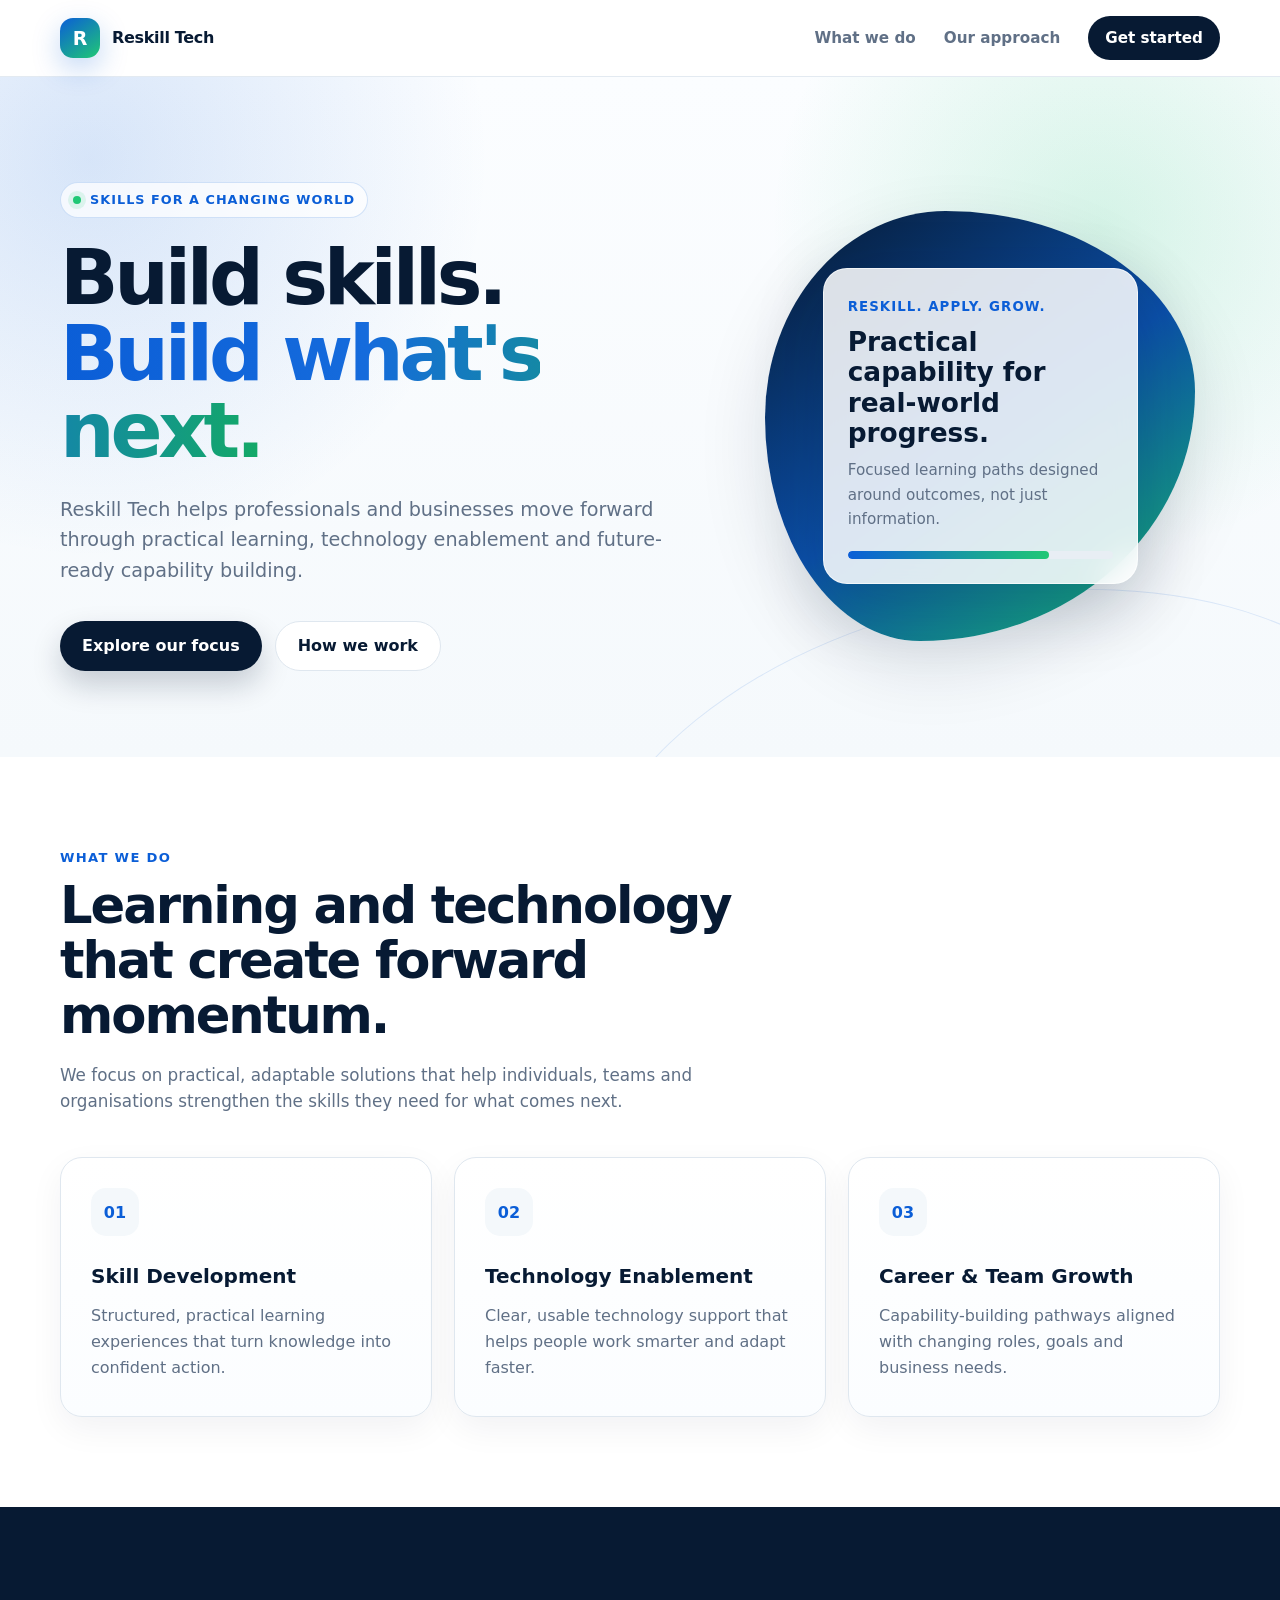
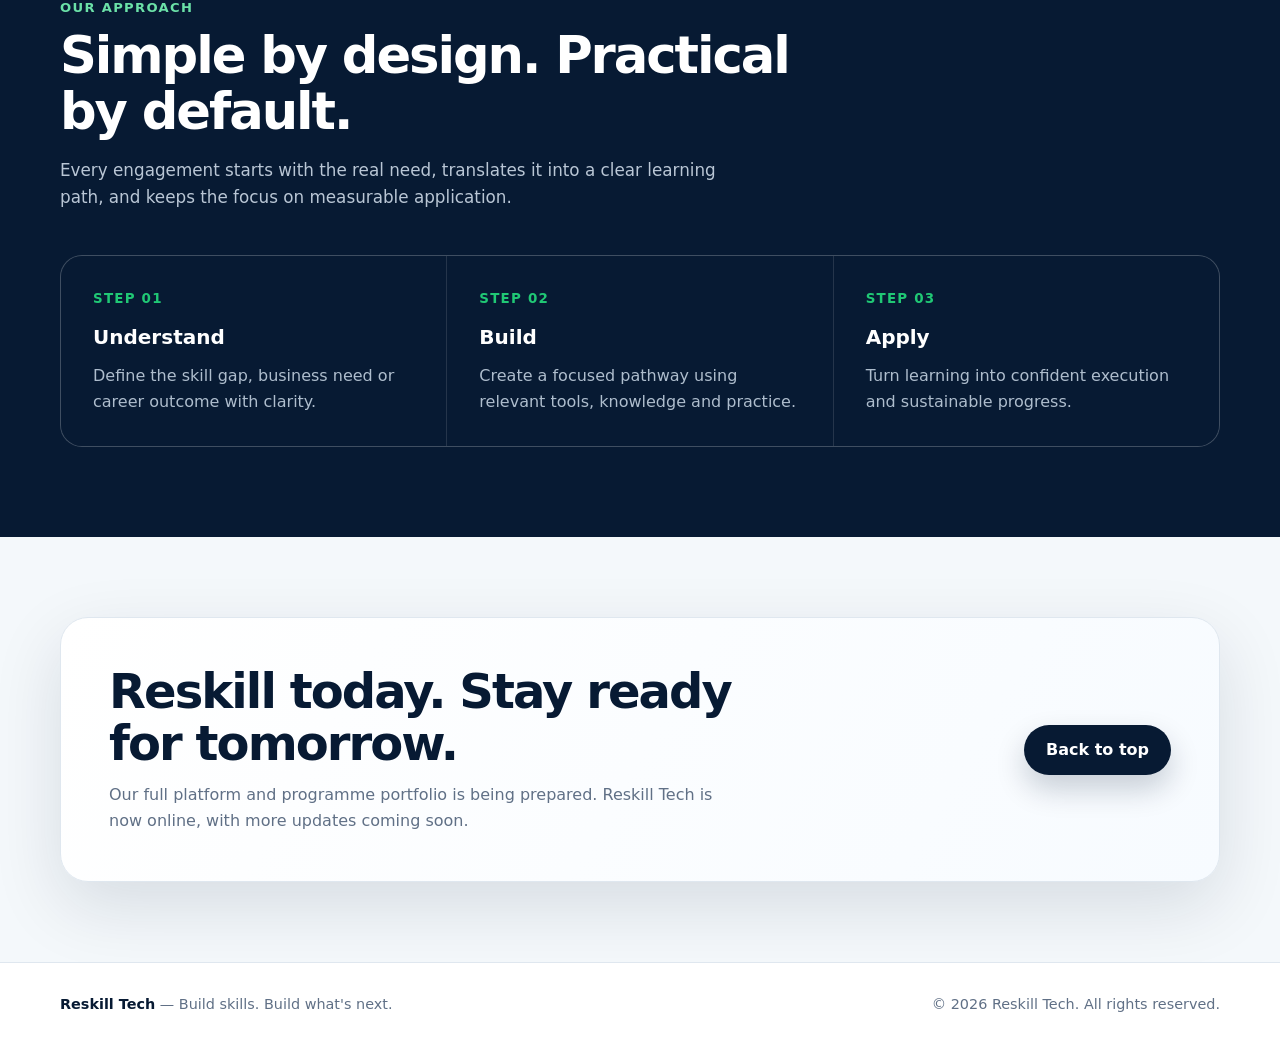
==== index.html @ 6529ba6a "Launch Reskill Tech landing page" ====
<!doctype html>
<html lang="en">
<head>
  <meta charset="utf-8">
  <meta name="viewport" content="width=device-width, initial-scale=1">
  <title>Reskill Tech | Build Skills. Build What's Next.</title>
  <meta name="description" content="Reskill Tech helps professionals and businesses move forward through practical skill development, technology enablement and career-focused learning.">
  <meta name="theme-color" content="#071a33">
  <link rel="canonical" href="https://www.reskilltech.com/">
  <style>
    :root {
      --navy: #071a33;
      --blue: #0b5ed7;
      --green: #20c875;
      --ink: #10233f;
      --muted: #607086;
      --line: #dfe7ef;
      --soft: #f4f8fb;
      --white: #ffffff;
      --radius: 22px;
      --shadow: 0 24px 70px rgba(7, 26, 51, .12);
    }

    * { box-sizing: border-box; margin: 0; padding: 0; }
    html { scroll-behavior: smooth; }
    body {
      font-family: Inter, ui-sans-serif, system-ui, -apple-system, BlinkMacSystemFont, "Segoe UI", sans-serif;
      color: var(--ink);
      background: var(--white);
      line-height: 1.6;
    }
    a { color: inherit; }
    .container { width: min(1160px, calc(100% - 40px)); margin: 0 auto; }

    header {
      position: sticky;
      top: 0;
      z-index: 50;
      border-bottom: 1px solid rgba(223, 231, 239, .85);
      background: rgba(255, 255, 255, .9);
      backdrop-filter: blur(16px);
    }
    .nav-wrap {
      min-height: 76px;
      display: flex;
      align-items: center;
      justify-content: space-between;
      gap: 24px;
    }
    .brand {
      display: inline-flex;
      align-items: center;
      gap: 12px;
      text-decoration: none;
      font-weight: 800;
      letter-spacing: -.02em;
      color: var(--navy);
    }
    .brand-mark {
      width: 40px;
      height: 40px;
      border-radius: 13px;
      display: grid;
      place-items: center;
      color: var(--white);
      font-size: 19px;
      background: linear-gradient(145deg, var(--blue), var(--green));
      box-shadow: 0 10px 28px rgba(11, 94, 215, .25);
    }
    nav { display: flex; align-items: center; gap: 28px; }
    nav a { text-decoration: none; color: var(--muted); font-size: .95rem; font-weight: 650; }
    nav a:hover { color: var(--blue); }
    .nav-cta {
      padding: 10px 17px;
      border-radius: 999px;
      color: var(--white) !important;
      background: var(--navy);
    }

    .hero {
      position: relative;
      overflow: hidden;
      padding: 105px 0 86px;
      background:
        radial-gradient(circle at 86% 22%, rgba(32, 200, 117, .17), transparent 27%),
        radial-gradient(circle at 7% 12%, rgba(11, 94, 215, .15), transparent 30%),
        linear-gradient(180deg, #fbfdff 0%, #f5f9fc 100%);
    }
    .hero::after {
      content: "";
      position: absolute;
      inset: auto -12% -55% 45%;
      height: 530px;
      border: 1px solid rgba(11, 94, 215, .12);
      border-radius: 50%;
      transform: rotate(-12deg);
    }
    .hero-grid {
      position: relative;
      z-index: 1;
      display: grid;
      grid-template-columns: 1.12fr .88fr;
      align-items: center;
      gap: 70px;
    }
    .eyebrow {
      display: inline-flex;
      align-items: center;
      gap: 9px;
      padding: 7px 12px;
      margin-bottom: 22px;
      border: 1px solid rgba(11, 94, 215, .17);
      border-radius: 999px;
      background: rgba(255, 255, 255, .72);
      color: var(--blue);
      font-size: .8rem;
      font-weight: 800;
      letter-spacing: .08em;
      text-transform: uppercase;
    }
    .dot { width: 8px; height: 8px; border-radius: 50%; background: var(--green); box-shadow: 0 0 0 5px rgba(32, 200, 117, .12); }
    h1 {
      max-width: 760px;
      font-size: clamp(2.8rem, 6vw, 5.4rem);
      line-height: .99;
      letter-spacing: -.055em;
      color: var(--navy);
    }
    .gradient-text {
      background: linear-gradient(92deg, var(--blue), #156bdc 45%, #13a966);
      -webkit-background-clip: text;
      background-clip: text;
      color: transparent;
    }
    .hero-copy {
      max-width: 670px;
      margin-top: 26px;
      color: var(--muted);
      font-size: clamp(1.02rem, 2vw, 1.2rem);
    }
    .hero-actions { display: flex; flex-wrap: wrap; gap: 13px; margin-top: 34px; }
    .btn {
      display: inline-flex;
      align-items: center;
      justify-content: center;
      min-height: 50px;
      padding: 0 22px;
      border-radius: 999px;
      text-decoration: none;
      font-weight: 800;
      transition: transform .2s ease, box-shadow .2s ease, background .2s ease;
    }
    .btn:hover { transform: translateY(-2px); }
    .btn-primary { background: var(--navy); color: var(--white); box-shadow: 0 14px 30px rgba(7, 26, 51, .2); }
    .btn-secondary { border: 1px solid var(--line); background: var(--white); color: var(--navy); }

    .visual {
      position: relative;
      min-height: 470px;
      display: grid;
      place-items: center;
    }
    .orb {
      width: min(430px, 100%);
      aspect-ratio: 1;
      border-radius: 42% 58% 64% 36% / 48% 42% 58% 52%;
      background: linear-gradient(145deg, var(--navy), #0b4fa8 52%, #18bd70);
      box-shadow: var(--shadow);
      animation: float 7s ease-in-out infinite;
    }
    .glass-card {
      position: absolute;
      width: min(315px, 78%);
      padding: 24px;
      border: 1px solid rgba(255, 255, 255, .65);
      border-radius: 24px;
      background: rgba(255, 255, 255, .86);
      box-shadow: 0 22px 70px rgba(7, 26, 51, .18);
      backdrop-filter: blur(14px);
    }
    .glass-card small { color: var(--blue); font-weight: 800; text-transform: uppercase; letter-spacing: .08em; }
    .glass-card h2 { margin-top: 8px; font-size: 1.65rem; line-height: 1.15; color: var(--navy); }
    .glass-card p { margin-top: 10px; color: var(--muted); font-size: .95rem; }
    .progress { height: 8px; margin-top: 20px; border-radius: 999px; background: #e8eef4; overflow: hidden; }
    .progress span { display: block; width: 76%; height: 100%; border-radius: inherit; background: linear-gradient(90deg, var(--blue), var(--green)); }
    @keyframes float { 0%, 100% { transform: translateY(0) rotate(0); } 50% { transform: translateY(-14px) rotate(2deg); } }

    section { padding: 90px 0; }
    .section-kicker { color: var(--blue); font-size: .82rem; font-weight: 850; letter-spacing: .1em; text-transform: uppercase; }
    .section-title { margin-top: 10px; max-width: 760px; font-size: clamp(2rem, 4vw, 3.25rem); line-height: 1.08; letter-spacing: -.04em; color: var(--navy); }
    .section-copy { max-width: 690px; margin-top: 18px; color: var(--muted); font-size: 1.05rem; }

    .services { background: var(--white); }
    .cards { display: grid; grid-template-columns: repeat(3, 1fr); gap: 22px; margin-top: 42px; }
    .card {
      min-height: 260px;
      padding: 30px;
      border: 1px solid var(--line);
      border-radius: var(--radius);
      background: linear-gradient(180deg, #fff, #fbfdff);
      box-shadow: 0 12px 34px rgba(7, 26, 51, .055);
    }
    .icon {
      width: 48px;
      height: 48px;
      display: grid;
      place-items: center;
      margin-bottom: 24px;
      border-radius: 15px;
      background: var(--soft);
      color: var(--blue);
      font-weight: 900;
    }
    .card h3 { color: var(--navy); font-size: 1.25rem; }
    .card p { margin-top: 11px; color: var(--muted); }

    .approach { background: var(--navy); color: var(--white); }
    .approach .section-kicker { color: #6be1a8; }
    .approach .section-title { color: var(--white); }
    .approach .section-copy { color: #b9c6d5; }
    .steps { display: grid; grid-template-columns: repeat(3, 1fr); gap: 1px; margin-top: 44px; border: 1px solid rgba(255,255,255,.12); border-radius: var(--radius); overflow: hidden; background: rgba(255,255,255,.12); }
    .step { padding: 32px; background: var(--navy); }
    .step strong { display: block; color: var(--green); font-size: .84rem; letter-spacing: .09em; text-transform: uppercase; }
    .step h3 { margin-top: 12px; font-size: 1.25rem; }
    .step p { margin-top: 10px; color: #aebdcd; }

    .cta-section { padding: 80px 0; background: var(--soft); }
    .cta-box {
      display: flex;
      align-items: center;
      justify-content: space-between;
      gap: 30px;
      padding: 48px;
      border-radius: 28px;
      background: linear-gradient(120deg, #fff, #f7fbff);
      border: 1px solid var(--line);
      box-shadow: var(--shadow);
    }
    .cta-box h2 { max-width: 670px; color: var(--navy); font-size: clamp(1.9rem, 4vw, 3rem); line-height: 1.08; letter-spacing: -.04em; }
    .cta-box p { max-width: 620px; margin-top: 12px; color: var(--muted); }

    footer { padding: 30px 0; border-top: 1px solid var(--line); background: var(--white); }
    .footer-wrap { display: flex; align-items: center; justify-content: space-between; gap: 20px; color: var(--muted); font-size: .9rem; }
    .footer-wrap strong { color: var(--navy); }

    @media (max-width: 900px) {
      .hero-grid, .cards, .steps { grid-template-columns: 1fr; }
      .hero { padding-top: 78px; }
      .visual { min-height: 390px; margin-top: 14px; }
      .orb { width: 340px; }
      .cards { gap: 16px; }
      .cta-box { align-items: flex-start; flex-direction: column; }
    }
    @media (max-width: 680px) {
      .container { width: min(100% - 28px, 1160px); }
      nav a:not(.nav-cta) { display: none; }
      .nav-wrap { min-height: 68px; }
      .hero { padding: 64px 0 60px; }
      section { padding: 68px 0; }
      h1 { font-size: clamp(2.7rem, 15vw, 4.1rem); }
      .visual { min-height: 330px; }
      .orb { width: 285px; }
      .glass-card { padding: 20px; }
      .cta-box { padding: 30px 24px; }
      .footer-wrap { align-items: flex-start; flex-direction: column; }
    }
    @media (prefers-reduced-motion: reduce) {
      html { scroll-behavior: auto; }
      .orb { animation: none; }
      .btn { transition: none; }
    }
  </style>
</head>
<body>
  <header>
    <div class="container nav-wrap">
      <a class="brand" href="#top" aria-label="Reskill Tech home">
        <span class="brand-mark">R</span>
        <span>Reskill Tech</span>
      </a>
      <nav aria-label="Primary navigation">
        <a href="#services">What we do</a>
        <a href="#approach">Our approach</a>
        <a class="nav-cta" href="#contact">Get started</a>
      </nav>
    </div>
  </header>

  <main id="top">
    <section class="hero">
      <div class="container hero-grid">
        <div>
          <div class="eyebrow"><span class="dot"></span> Skills for a changing world</div>
          <h1>Build skills.<br><span class="gradient-text">Build what's next.</span></h1>
          <p class="hero-copy">Reskill Tech helps professionals and businesses move forward through practical learning, technology enablement and future-ready capability building.</p>
          <div class="hero-actions">
            <a class="btn btn-primary" href="#services">Explore our focus</a>
            <a class="btn btn-secondary" href="#approach">How we work</a>
          </div>
        </div>
        <div class="visual" aria-hidden="true">
          <div class="orb"></div>
          <div class="glass-card">
            <small>Reskill. Apply. Grow.</small>
            <h2>Practical capability for real-world progress.</h2>
            <p>Focused learning paths designed around outcomes, not just information.</p>
            <div class="progress"><span></span></div>
          </div>
        </div>
      </div>
    </section>

    <section class="services" id="services">
      <div class="container">
        <div class="section-kicker">What we do</div>
        <h2 class="section-title">Learning and technology that create forward momentum.</h2>
        <p class="section-copy">We focus on practical, adaptable solutions that help individuals, teams and organisations strengthen the skills they need for what comes next.</p>
        <div class="cards">
          <article class="card">
            <div class="icon">01</div>
            <h3>Skill Development</h3>
            <p>Structured, practical learning experiences that turn knowledge into confident action.</p>
          </article>
          <article class="card">
            <div class="icon">02</div>
            <h3>Technology Enablement</h3>
            <p>Clear, usable technology support that helps people work smarter and adapt faster.</p>
          </article>
          <article class="card">
            <div class="icon">03</div>
            <h3>Career & Team Growth</h3>
            <p>Capability-building pathways aligned with changing roles, goals and business needs.</p>
          </article>
        </div>
      </div>
    </section>

    <section class="approach" id="approach">
      <div class="container">
        <div class="section-kicker">Our approach</div>
        <h2 class="section-title">Simple by design. Practical by default.</h2>
        <p class="section-copy">Every engagement starts with the real need, translates it into a clear learning path, and keeps the focus on measurable application.</p>
        <div class="steps">
          <article class="step">
            <strong>Step 01</strong>
            <h3>Understand</h3>
            <p>Define the skill gap, business need or career outcome with clarity.</p>
          </article>
          <article class="step">
            <strong>Step 02</strong>
            <h3>Build</h3>
            <p>Create a focused pathway using relevant tools, knowledge and practice.</p>
          </article>
          <article class="step">
            <strong>Step 03</strong>
            <h3>Apply</h3>
            <p>Turn learning into confident execution and sustainable progress.</p>
          </article>
        </div>
      </div>
    </section>

    <section class="cta-section" id="contact">
      <div class="container">
        <div class="cta-box">
          <div>
            <h2>Reskill today. Stay ready for tomorrow.</h2>
            <p>Our full platform and programme portfolio is being prepared. Reskill Tech is now online, with more updates coming soon.</p>
          </div>
          <a class="btn btn-primary" href="#top">Back to top</a>
        </div>
      </div>
    </section>
  </main>

  <footer>
    <div class="container footer-wrap">
      <div><strong>Reskill Tech</strong> — Build skills. Build what's next.</div>
      <div>© <span id="year"></span> Reskill Tech. All rights reserved.</div>
    </div>
  </footer>

  <script>document.getElementById('year').textContent = new Date().getFullYear();</script>
</body>
</html>
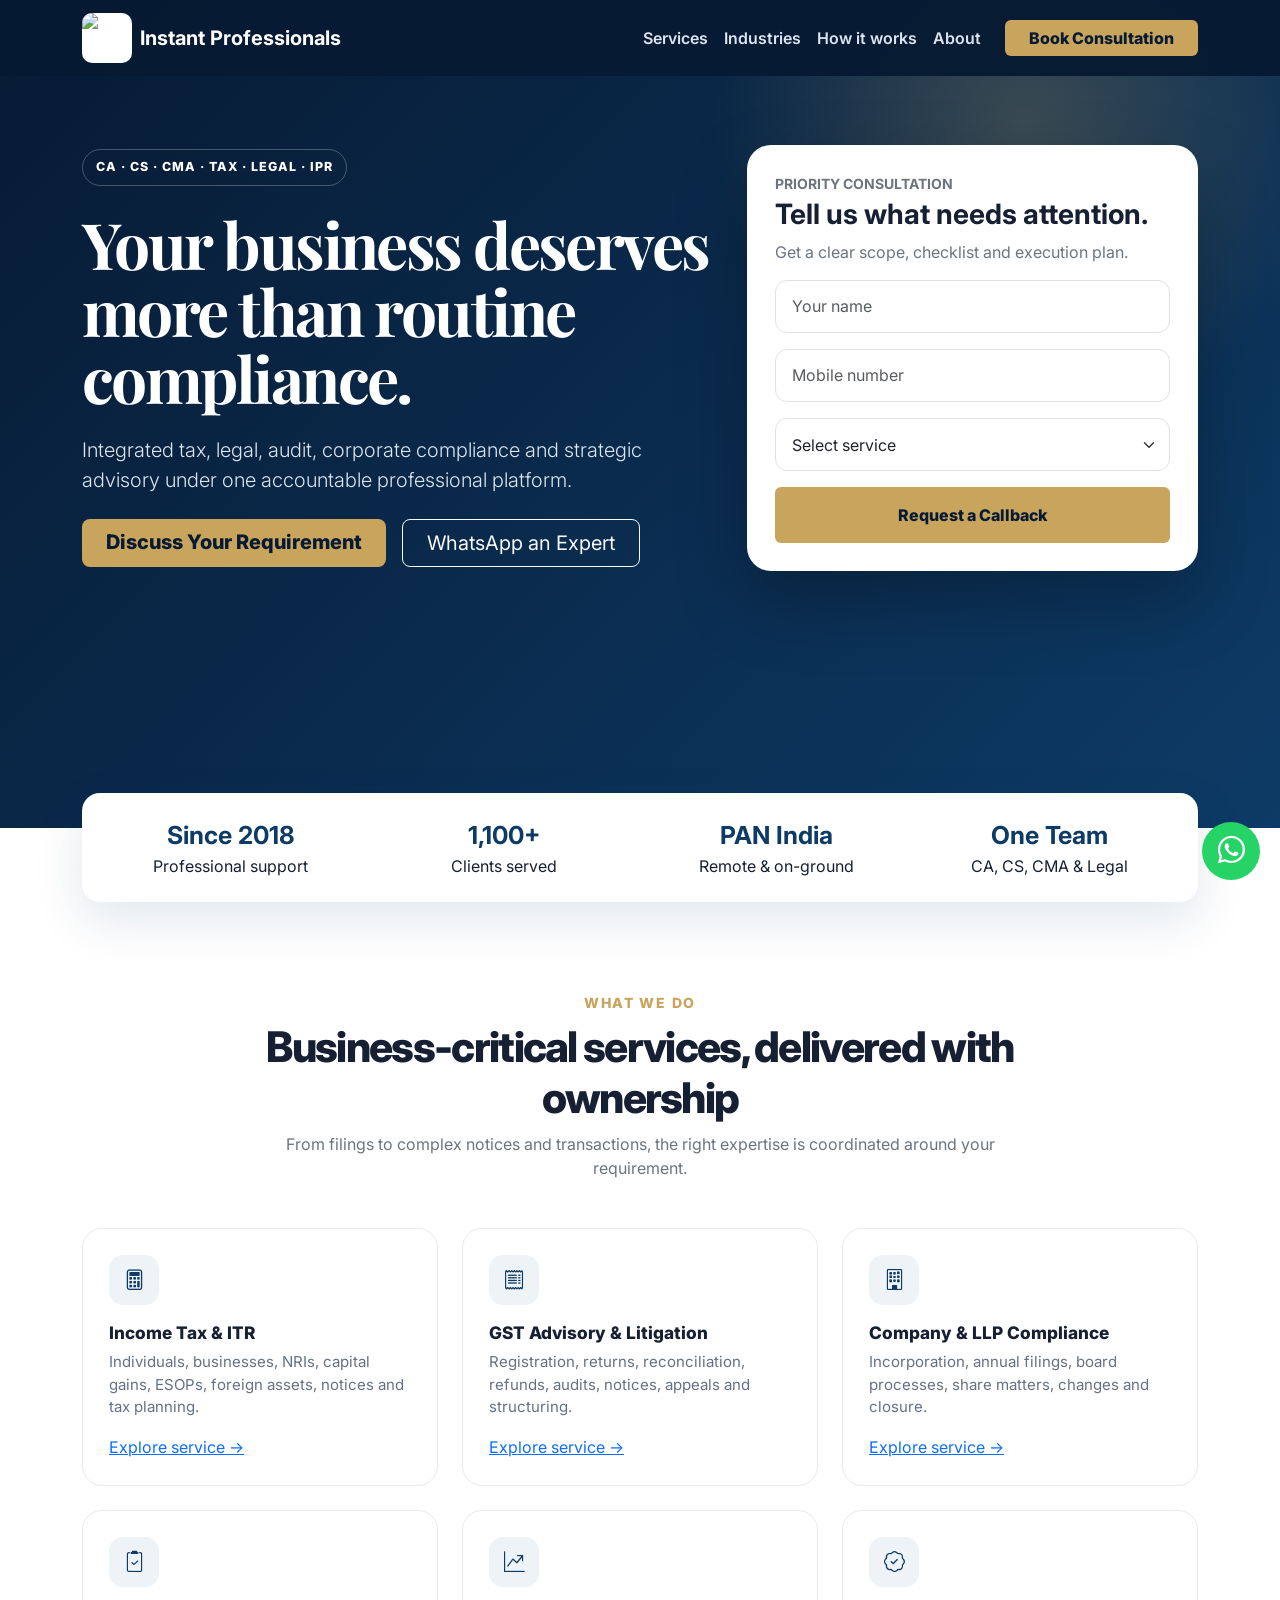
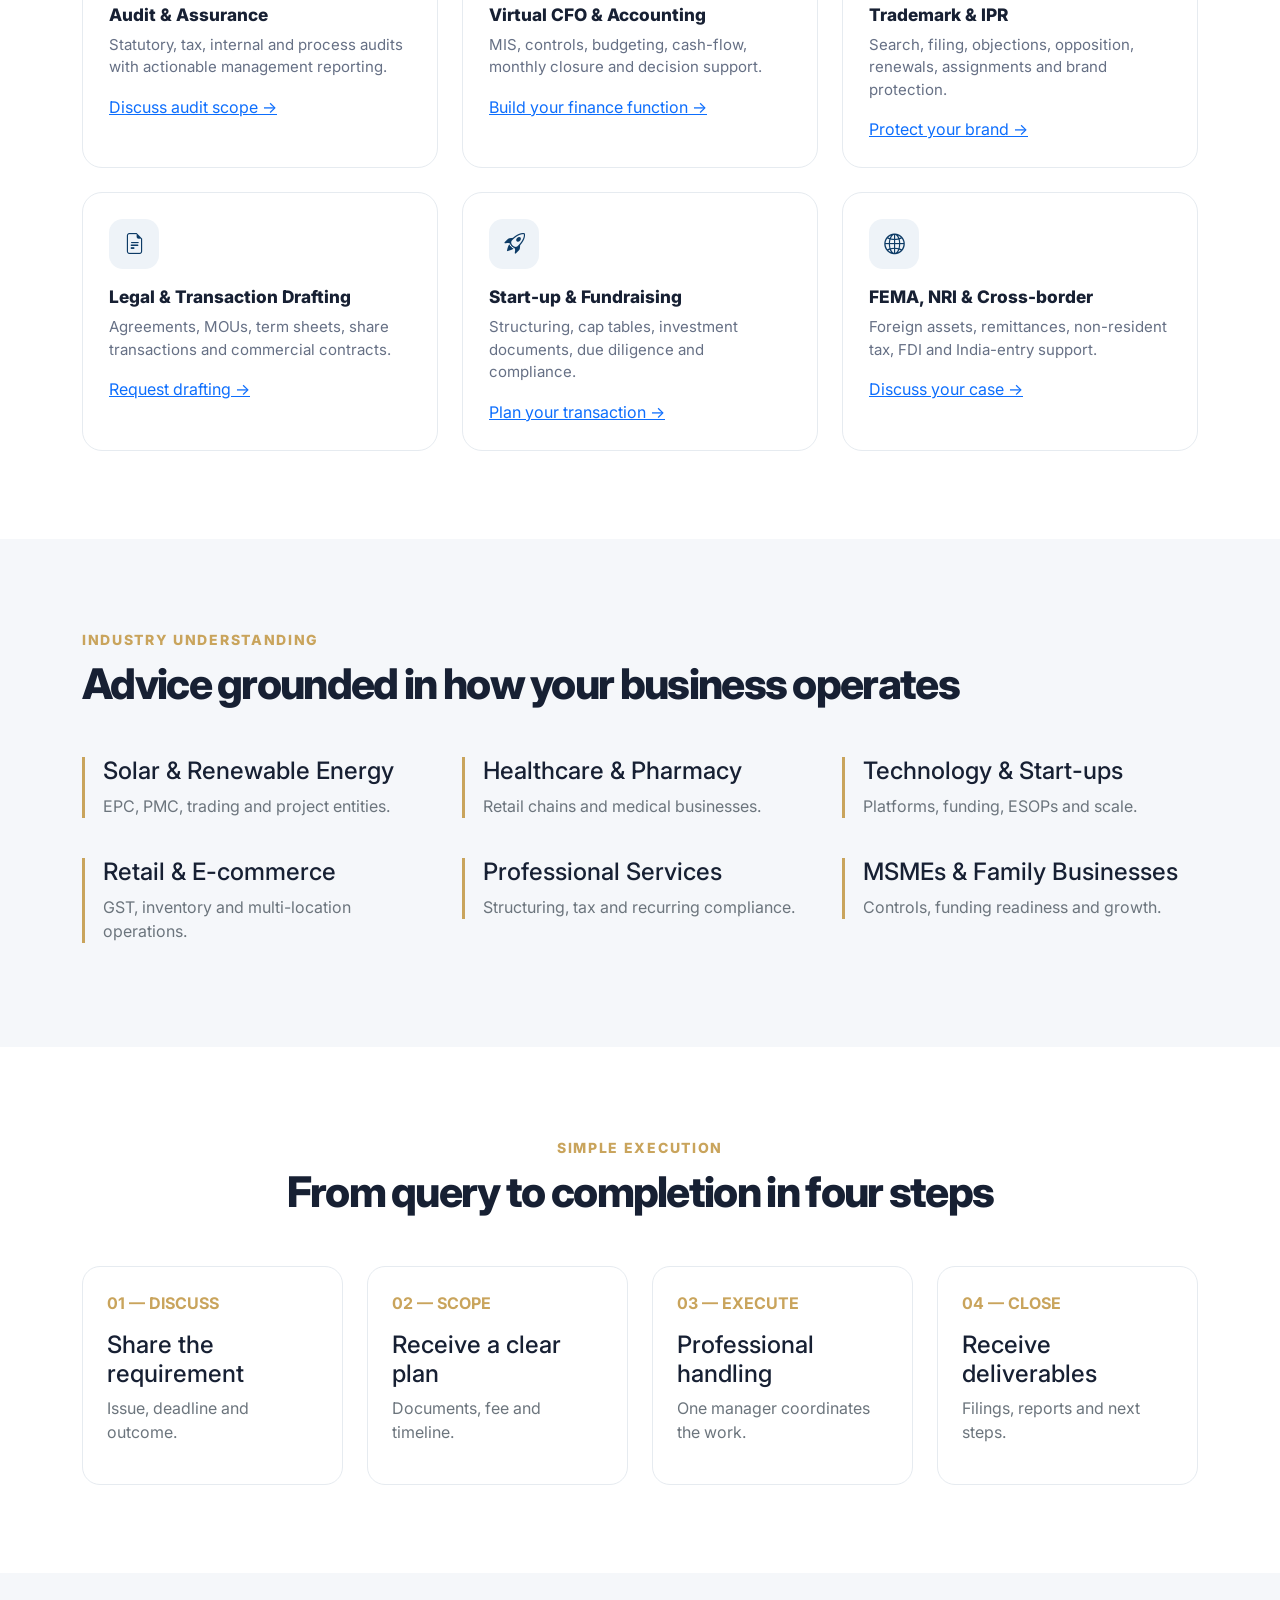
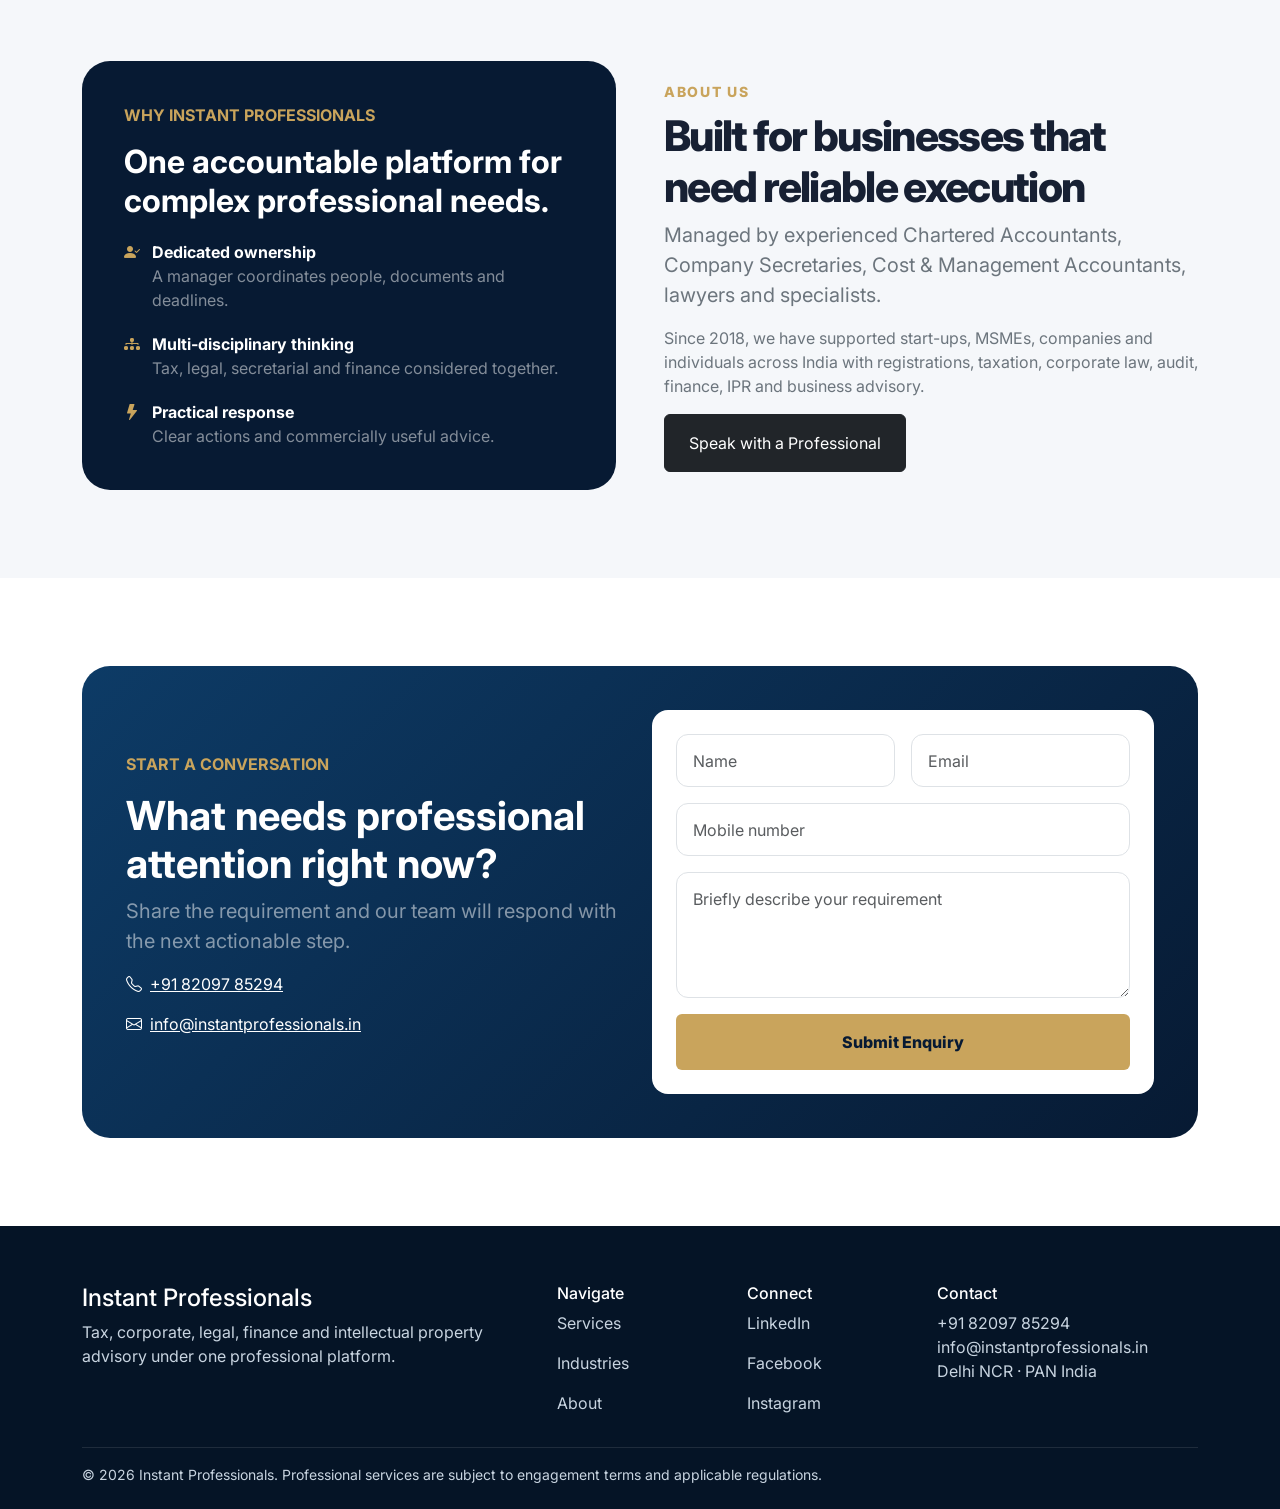
==== commit cc04bc3d: "Replace Reskill homepage with uploaded website code" ====
--- a/index.html
+++ b/index.html
@@ -1,385 +1,41 @@
 <!doctype html>
 <html lang="en">
 <head>
-  <meta charset="utf-8">
-  <meta name="viewport" content="width=device-width, initial-scale=1">
-  <title>Reskill Tech | Build Skills. Build What's Next.</title>
-  <meta name="description" content="Reskill Tech helps professionals and businesses move forward through practical skill development, technology enablement and career-focused learning.">
-  <meta name="theme-color" content="#071a33">
-  <link rel="canonical" href="https://www.reskilltech.com/">
-  <style>
-    :root {
-      --navy: #071a33;
-      --blue: #0b5ed7;
-      --green: #20c875;
-      --ink: #10233f;
-      --muted: #607086;
-      --line: #dfe7ef;
-      --soft: #f4f8fb;
-      --white: #ffffff;
-      --radius: 22px;
-      --shadow: 0 24px 70px rgba(7, 26, 51, .12);
-    }
-
-    * { box-sizing: border-box; margin: 0; padding: 0; }
-    html { scroll-behavior: smooth; }
-    body {
-      font-family: Inter, ui-sans-serif, system-ui, -apple-system, BlinkMacSystemFont, "Segoe UI", sans-serif;
-      color: var(--ink);
-      background: var(--white);
-      line-height: 1.6;
-    }
-    a { color: inherit; }
-    .container { width: min(1160px, calc(100% - 40px)); margin: 0 auto; }
-
-    header {
-      position: sticky;
-      top: 0;
-      z-index: 50;
-      border-bottom: 1px solid rgba(223, 231, 239, .85);
-      background: rgba(255, 255, 255, .9);
-      backdrop-filter: blur(16px);
-    }
-    .nav-wrap {
-      min-height: 76px;
-      display: flex;
-      align-items: center;
-      justify-content: space-between;
-      gap: 24px;
-    }
-    .brand {
-      display: inline-flex;
-      align-items: center;
-      gap: 12px;
-      text-decoration: none;
-      font-weight: 800;
-      letter-spacing: -.02em;
-      color: var(--navy);
-    }
-    .brand-mark {
-      width: 40px;
-      height: 40px;
-      border-radius: 13px;
-      display: grid;
-      place-items: center;
-      color: var(--white);
-      font-size: 19px;
-      background: linear-gradient(145deg, var(--blue), var(--green));
-      box-shadow: 0 10px 28px rgba(11, 94, 215, .25);
-    }
-    nav { display: flex; align-items: center; gap: 28px; }
-    nav a { text-decoration: none; color: var(--muted); font-size: .95rem; font-weight: 650; }
-    nav a:hover { color: var(--blue); }
-    .nav-cta {
-      padding: 10px 17px;
-      border-radius: 999px;
-      color: var(--white) !important;
-      background: var(--navy);
-    }
-
-    .hero {
-      position: relative;
-      overflow: hidden;
-      padding: 105px 0 86px;
-      background:
-        radial-gradient(circle at 86% 22%, rgba(32, 200, 117, .17), transparent 27%),
-        radial-gradient(circle at 7% 12%, rgba(11, 94, 215, .15), transparent 30%),
-        linear-gradient(180deg, #fbfdff 0%, #f5f9fc 100%);
-    }
-    .hero::after {
-      content: "";
-      position: absolute;
-      inset: auto -12% -55% 45%;
-      height: 530px;
-      border: 1px solid rgba(11, 94, 215, .12);
-      border-radius: 50%;
-      transform: rotate(-12deg);
-    }
-    .hero-grid {
-      position: relative;
-      z-index: 1;
-      display: grid;
-      grid-template-columns: 1.12fr .88fr;
-      align-items: center;
-      gap: 70px;
-    }
-    .eyebrow {
-      display: inline-flex;
-      align-items: center;
-      gap: 9px;
-      padding: 7px 12px;
-      margin-bottom: 22px;
-      border: 1px solid rgba(11, 94, 215, .17);
-      border-radius: 999px;
-      background: rgba(255, 255, 255, .72);
-      color: var(--blue);
-      font-size: .8rem;
-      font-weight: 800;
-      letter-spacing: .08em;
-      text-transform: uppercase;
-    }
-    .dot { width: 8px; height: 8px; border-radius: 50%; background: var(--green); box-shadow: 0 0 0 5px rgba(32, 200, 117, .12); }
-    h1 {
-      max-width: 760px;
-      font-size: clamp(2.8rem, 6vw, 5.4rem);
-      line-height: .99;
-      letter-spacing: -.055em;
-      color: var(--navy);
-    }
-    .gradient-text {
-      background: linear-gradient(92deg, var(--blue), #156bdc 45%, #13a966);
-      -webkit-background-clip: text;
-      background-clip: text;
-      color: transparent;
-    }
-    .hero-copy {
-      max-width: 670px;
-      margin-top: 26px;
-      color: var(--muted);
-      font-size: clamp(1.02rem, 2vw, 1.2rem);
-    }
-    .hero-actions { display: flex; flex-wrap: wrap; gap: 13px; margin-top: 34px; }
-    .btn {
-      display: inline-flex;
-      align-items: center;
-      justify-content: center;
-      min-height: 50px;
-      padding: 0 22px;
-      border-radius: 999px;
-      text-decoration: none;
-      font-weight: 800;
-      transition: transform .2s ease, box-shadow .2s ease, background .2s ease;
-    }
-    .btn:hover { transform: translateY(-2px); }
-    .btn-primary { background: var(--navy); color: var(--white); box-shadow: 0 14px 30px rgba(7, 26, 51, .2); }
-    .btn-secondary { border: 1px solid var(--line); background: var(--white); color: var(--navy); }
-
-    .visual {
-      position: relative;
-      min-height: 470px;
-      display: grid;
-      place-items: center;
-    }
-    .orb {
-      width: min(430px, 100%);
-      aspect-ratio: 1;
-      border-radius: 42% 58% 64% 36% / 48% 42% 58% 52%;
-      background: linear-gradient(145deg, var(--navy), #0b4fa8 52%, #18bd70);
-      box-shadow: var(--shadow);
-      animation: float 7s ease-in-out infinite;
-    }
-    .glass-card {
-      position: absolute;
-      width: min(315px, 78%);
-      padding: 24px;
-      border: 1px solid rgba(255, 255, 255, .65);
-      border-radius: 24px;
-      background: rgba(255, 255, 255, .86);
-      box-shadow: 0 22px 70px rgba(7, 26, 51, .18);
-      backdrop-filter: blur(14px);
-    }
-    .glass-card small { color: var(--blue); font-weight: 800; text-transform: uppercase; letter-spacing: .08em; }
-    .glass-card h2 { margin-top: 8px; font-size: 1.65rem; line-height: 1.15; color: var(--navy); }
-    .glass-card p { margin-top: 10px; color: var(--muted); font-size: .95rem; }
-    .progress { height: 8px; margin-top: 20px; border-radius: 999px; background: #e8eef4; overflow: hidden; }
-    .progress span { display: block; width: 76%; height: 100%; border-radius: inherit; background: linear-gradient(90deg, var(--blue), var(--green)); }
-    @keyframes float { 0%, 100% { transform: translateY(0) rotate(0); } 50% { transform: translateY(-14px) rotate(2deg); } }
-
-    section { padding: 90px 0; }
-    .section-kicker { color: var(--blue); font-size: .82rem; font-weight: 850; letter-spacing: .1em; text-transform: uppercase; }
-    .section-title { margin-top: 10px; max-width: 760px; font-size: clamp(2rem, 4vw, 3.25rem); line-height: 1.08; letter-spacing: -.04em; color: var(--navy); }
-    .section-copy { max-width: 690px; margin-top: 18px; color: var(--muted); font-size: 1.05rem; }
-
-    .services { background: var(--white); }
-    .cards { display: grid; grid-template-columns: repeat(3, 1fr); gap: 22px; margin-top: 42px; }
-    .card {
-      min-height: 260px;
-      padding: 30px;
-      border: 1px solid var(--line);
-      border-radius: var(--radius);
-      background: linear-gradient(180deg, #fff, #fbfdff);
-      box-shadow: 0 12px 34px rgba(7, 26, 51, .055);
-    }
-    .icon {
-      width: 48px;
-      height: 48px;
-      display: grid;
-      place-items: center;
-      margin-bottom: 24px;
-      border-radius: 15px;
-      background: var(--soft);
-      color: var(--blue);
-      font-weight: 900;
-    }
-    .card h3 { color: var(--navy); font-size: 1.25rem; }
-    .card p { margin-top: 11px; color: var(--muted); }
-
-    .approach { background: var(--navy); color: var(--white); }
-    .approach .section-kicker { color: #6be1a8; }
-    .approach .section-title { color: var(--white); }
-    .approach .section-copy { color: #b9c6d5; }
-    .steps { display: grid; grid-template-columns: repeat(3, 1fr); gap: 1px; margin-top: 44px; border: 1px solid rgba(255,255,255,.12); border-radius: var(--radius); overflow: hidden; background: rgba(255,255,255,.12); }
-    .step { padding: 32px; background: var(--navy); }
-    .step strong { display: block; color: var(--green); font-size: .84rem; letter-spacing: .09em; text-transform: uppercase; }
-    .step h3 { margin-top: 12px; font-size: 1.25rem; }
-    .step p { margin-top: 10px; color: #aebdcd; }
-
-    .cta-section { padding: 80px 0; background: var(--soft); }
-    .cta-box {
-      display: flex;
-      align-items: center;
-      justify-content: space-between;
-      gap: 30px;
-      padding: 48px;
-      border-radius: 28px;
-      background: linear-gradient(120deg, #fff, #f7fbff);
-      border: 1px solid var(--line);
-      box-shadow: var(--shadow);
-    }
-    .cta-box h2 { max-width: 670px; color: var(--navy); font-size: clamp(1.9rem, 4vw, 3rem); line-height: 1.08; letter-spacing: -.04em; }
-    .cta-box p { max-width: 620px; margin-top: 12px; color: var(--muted); }
-
-    footer { padding: 30px 0; border-top: 1px solid var(--line); background: var(--white); }
-    .footer-wrap { display: flex; align-items: center; justify-content: space-between; gap: 20px; color: var(--muted); font-size: .9rem; }
-    .footer-wrap strong { color: var(--navy); }
-
-    @media (max-width: 900px) {
-      .hero-grid, .cards, .steps { grid-template-columns: 1fr; }
-      .hero { padding-top: 78px; }
-      .visual { min-height: 390px; margin-top: 14px; }
-      .orb { width: 340px; }
-      .cards { gap: 16px; }
-      .cta-box { align-items: flex-start; flex-direction: column; }
-    }
-    @media (max-width: 680px) {
-      .container { width: min(100% - 28px, 1160px); }
-      nav a:not(.nav-cta) { display: none; }
-      .nav-wrap { min-height: 68px; }
-      .hero { padding: 64px 0 60px; }
-      section { padding: 68px 0; }
-      h1 { font-size: clamp(2.7rem, 15vw, 4.1rem); }
-      .visual { min-height: 330px; }
-      .orb { width: 285px; }
-      .glass-card { padding: 20px; }
-      .cta-box { padding: 30px 24px; }
-      .footer-wrap { align-items: flex-start; flex-direction: column; }
-    }
-    @media (prefers-reduced-motion: reduce) {
-      html { scroll-behavior: auto; }
-      .orb { animation: none; }
-      .btn { transition: none; }
-    }
-  </style>
+<meta charset="utf-8">
+<meta name="viewport" content="width=device-width,initial-scale=1">
+<title>Instant Professionals | CA, CS, CMA, Tax & Business Advisory</title>
+<meta name="description" content="CA, CS, CMA, GST, income tax, audit, ROC, trademark, virtual CFO and business advisory services across India.">
+<meta name="theme-color" content="#071a33">
+<link rel="icon" href="assets/img/LOGO.png">
+<link href="https://cdn.jsdelivr.net/npm/bootstrap@5.3.3/dist/css/bootstrap.min.css" rel="stylesheet">
+<link href="https://cdn.jsdelivr.net/npm/bootstrap-icons@1.11.3/font/bootstrap-icons.css" rel="stylesheet">
+<link href="https://fonts.googleapis.com/css2?family=Inter:wght@400;500;600;700;800&family=Playfair+Display:wght@700&display=swap" rel="stylesheet">
+<style>
+:root{--navy:#071a33;--blue:#0d3b66;--gold:#c9a45c;--light:#f5f7fa;--muted:#667085}*{box-sizing:border-box}html{scroll-behavior:smooth}body{font-family:Inter,sans-serif;color:#172033}.navbar{background:rgba(7,26,51,.97)}.navbar-brand img{width:50px;height:50px;object-fit:contain;background:#fff;border-radius:10px}.nav-link{color:#dbe5ef!important;font-weight:600}.btn-gold{background:var(--gold);color:var(--navy);font-weight:800;border:0}.hero{min-height:92vh;padding:145px 0 85px;background:radial-gradient(circle at 80% 15%,rgba(201,164,92,.25),transparent 25%),linear-gradient(135deg,var(--navy),var(--blue));color:#fff}.hero h1{font:700 clamp(2.7rem,5vw,4.8rem)/1.05 'Playfair Display',serif;letter-spacing:-.04em}.hero .lead{color:#dce6f0}.eyebrow{display:inline-block;border:1px solid #ffffff40;border-radius:999px;padding:.5rem .8rem;font-size:.78rem;font-weight:800;letter-spacing:.08em}.leadbox{background:#fff;color:#172033;border-radius:24px;padding:28px;box-shadow:0 30px 70px #0004}.trust{margin-top:-35px;position:relative}.trustin{background:#fff;border-radius:18px;padding:24px;box-shadow:0 18px 50px #0d3b661f}.metric strong{display:block;font-size:1.55rem;color:var(--blue)}section{padding:88px 0}.light{background:var(--light)}.title small{color:var(--gold);font-weight:800;letter-spacing:.12em}.title h2{font-size:clamp(2rem,3.3vw,3.2rem);font-weight:800;letter-spacing:-.04em}.cardx{height:100%;padding:26px;border:1px solid #e6ebf0;border-radius:20px;background:#fff;transition:.25s}.cardx:hover{transform:translateY(-6px);box-shadow:0 20px 45px #0d3b661c}.ico{width:50px;height:50px;border-radius:14px;background:#eef3f8;color:var(--blue);display:grid;place-items:center;font-size:1.3rem}.cardx h3{font-size:1.08rem;font-weight:800;margin-top:18px}.cardx p{color:var(--muted);font-size:.94rem}.industry{border-left:3px solid var(--gold);padding-left:18px}.step{height:100%;padding:24px;border:1px solid #e6ebf0;border-radius:18px}.step b{color:var(--gold)}.panel{background:var(--navy);color:#fff;border-radius:28px;padding:42px}.check{display:flex;gap:12px;margin-top:20px}.check i{color:var(--gold)}.cta{background:linear-gradient(135deg,var(--blue),var(--navy));color:#fff;border-radius:28px;padding:44px}.form-control,.form-select{padding:.85rem 1rem;border-radius:12px}.footer{background:#051426;color:#c8d4e0;padding:58px 0 24px}.footer a{color:#c8d4e0;text-decoration:none}.wa{position:fixed;right:20px;bottom:20px;width:58px;height:58px;border-radius:50%;background:#25d366;color:#fff;display:grid;place-items:center;font-size:1.7rem;z-index:999}.mobilebar{display:none}@media(max-width:991px){.hero{padding-top:120px}.leadbox{margin-top:35px}.mobilebar{display:flex;position:fixed;bottom:0;left:0;right:0;background:#fff;padding:10px;gap:10px;z-index:998;border-top:1px solid #ddd}.mobilebar a{flex:1}.wa{bottom:80px}.footer{padding-bottom:90px}}
+</style>
+<script type="application/ld+json">{"@context":"https://schema.org","@type":"ProfessionalService","name":"Instant Professionals","telephone":"+91-8209785294","email":"info@instantprofessionals.in","areaServed":"India"}</script>
 </head>
 <body>
-  <header>
-    <div class="container nav-wrap">
-      <a class="brand" href="#top" aria-label="Reskill Tech home">
-        <span class="brand-mark">R</span>
-        <span>Reskill Tech</span>
-      </a>
-      <nav aria-label="Primary navigation">
-        <a href="#services">What we do</a>
-        <a href="#approach">Our approach</a>
-        <a class="nav-cta" href="#contact">Get started</a>
-      </nav>
-    </div>
-  </header>
-
-  <main id="top">
-    <section class="hero">
-      <div class="container hero-grid">
-        <div>
-          <div class="eyebrow"><span class="dot"></span> Skills for a changing world</div>
-          <h1>Build skills.<br><span class="gradient-text">Build what's next.</span></h1>
-          <p class="hero-copy">Reskill Tech helps professionals and businesses move forward through practical learning, technology enablement and future-ready capability building.</p>
-          <div class="hero-actions">
-            <a class="btn btn-primary" href="#services">Explore our focus</a>
-            <a class="btn btn-secondary" href="#approach">How we work</a>
-          </div>
-        </div>
-        <div class="visual" aria-hidden="true">
-          <div class="orb"></div>
-          <div class="glass-card">
-            <small>Reskill. Apply. Grow.</small>
-            <h2>Practical capability for real-world progress.</h2>
-            <p>Focused learning paths designed around outcomes, not just information.</p>
-            <div class="progress"><span></span></div>
-          </div>
-        </div>
-      </div>
-    </section>
-
-    <section class="services" id="services">
-      <div class="container">
-        <div class="section-kicker">What we do</div>
-        <h2 class="section-title">Learning and technology that create forward momentum.</h2>
-        <p class="section-copy">We focus on practical, adaptable solutions that help individuals, teams and organisations strengthen the skills they need for what comes next.</p>
-        <div class="cards">
-          <article class="card">
-            <div class="icon">01</div>
-            <h3>Skill Development</h3>
-            <p>Structured, practical learning experiences that turn knowledge into confident action.</p>
-          </article>
-          <article class="card">
-            <div class="icon">02</div>
-            <h3>Technology Enablement</h3>
-            <p>Clear, usable technology support that helps people work smarter and adapt faster.</p>
-          </article>
-          <article class="card">
-            <div class="icon">03</div>
-            <h3>Career & Team Growth</h3>
-            <p>Capability-building pathways aligned with changing roles, goals and business needs.</p>
-          </article>
-        </div>
-      </div>
-    </section>
-
-    <section class="approach" id="approach">
-      <div class="container">
-        <div class="section-kicker">Our approach</div>
-        <h2 class="section-title">Simple by design. Practical by default.</h2>
-        <p class="section-copy">Every engagement starts with the real need, translates it into a clear learning path, and keeps the focus on measurable application.</p>
-        <div class="steps">
-          <article class="step">
-            <strong>Step 01</strong>
-            <h3>Understand</h3>
-            <p>Define the skill gap, business need or career outcome with clarity.</p>
-          </article>
-          <article class="step">
-            <strong>Step 02</strong>
-            <h3>Build</h3>
-            <p>Create a focused pathway using relevant tools, knowledge and practice.</p>
-          </article>
-          <article class="step">
-            <strong>Step 03</strong>
-            <h3>Apply</h3>
-            <p>Turn learning into confident execution and sustainable progress.</p>
-          </article>
-        </div>
-      </div>
-    </section>
-
-    <section class="cta-section" id="contact">
-      <div class="container">
-        <div class="cta-box">
-          <div>
-            <h2>Reskill today. Stay ready for tomorrow.</h2>
-            <p>Our full platform and programme portfolio is being prepared. Reskill Tech is now online, with more updates coming soon.</p>
-          </div>
-          <a class="btn btn-primary" href="#top">Back to top</a>
-        </div>
-      </div>
-    </section>
-  </main>
-
-  <footer>
-    <div class="container footer-wrap">
-      <div><strong>Reskill Tech</strong> — Build skills. Build what's next.</div>
-      <div>© <span id="year"></span> Reskill Tech. All rights reserved.</div>
-    </div>
-  </footer>
-
-  <script>document.getElementById('year').textContent = new Date().getFullYear();</script>
+<nav class="navbar navbar-expand-lg fixed-top navbar-dark"><div class="container"><a class="navbar-brand d-flex align-items-center gap-2 fw-bold" href="#top"><img src="assets/img/LOGO.png" alt="Instant Professionals"><span>Instant Professionals</span></a><button class="navbar-toggler" data-bs-toggle="collapse" data-bs-target="#nav"><span class="navbar-toggler-icon"></span></button><div id="nav" class="collapse navbar-collapse"><ul class="navbar-nav ms-auto align-items-lg-center"><li><a class="nav-link" href="#services">Services</a></li><li><a class="nav-link" href="#industries">Industries</a></li><li><a class="nav-link" href="#process">How it works</a></li><li><a class="nav-link" href="#about">About</a></li><li class="ms-lg-3"><a class="btn btn-gold px-4" href="#contact">Book Consultation</a></li></ul></div></div></nav>
+<header id="top" class="hero"><div class="container"><div class="row align-items-center"><div class="col-lg-7"><span class="eyebrow">CA · CS · CMA · TAX · LEGAL · IPR</span><h1 class="mt-4">Your business deserves more than routine compliance.</h1><p class="lead fs-5 mt-4">Integrated tax, legal, audit, corporate compliance and strategic advisory under one accountable professional platform.</p><div class="d-flex flex-wrap gap-3 mt-4"><a class="btn btn-gold btn-lg px-4" href="#contact">Discuss Your Requirement</a><a class="btn btn-outline-light btn-lg px-4" href="https://wa.me/918209785294?text=Hello%20Instant%20Professionals%2C%20I%20need%20professional%20assistance." target="_blank">WhatsApp an Expert</a></div></div><div class="col-lg-5"><div class="leadbox"><p class="text-uppercase small fw-bold text-secondary mb-1">Priority consultation</p><h3 class="fw-bold">Tell us what needs attention.</h3><p class="text-secondary">Get a clear scope, checklist and execution plan.</p><form action="https://script.google.com/macros/s/AKfycbykwnGIMPrH8HVwtZtzd3C25PnSx5M9oziji2AdZZOapIyLD4oZS1z8RTuWFMPcJEy1rg/exec" method="get"><input class="form-control mb-3" name="name" placeholder="Your name" required><input class="form-control mb-3" type="tel" name="subject" placeholder="Mobile number" required><select class="form-select mb-3" name="message" required><option value="">Select service</option><option>Income Tax / ITR</option><option>GST</option><option>Company / LLP Compliance</option><option>Audit / Virtual CFO</option><option>Trademark / IPR</option><option>Legal Drafting</option><option>FEMA / NRI</option><option>Other</option></select><button class="btn btn-gold w-100 py-3">Request a Callback</button></form></div></div></div></div></header>
+<div class="trust"><div class="container"><div class="trustin"><div class="row text-center g-4"><div class="col-6 col-lg-3 metric"><strong>Since 2018</strong>Professional support</div><div class="col-6 col-lg-3 metric"><strong>1,100+</strong>Clients served</div><div class="col-6 col-lg-3 metric"><strong>PAN India</strong>Remote & on-ground</div><div class="col-6 col-lg-3 metric"><strong>One Team</strong>CA, CS, CMA & Legal</div></div></div></div></div>
+<section id="services"><div class="container"><div class="title text-center mx-auto mb-5" style="max-width:760px"><small>WHAT WE DO</small><h2 class="mt-2">Business-critical services, delivered with ownership</h2><p class="text-secondary">From filings to complex notices and transactions, the right expertise is coordinated around your requirement.</p></div><div class="row g-4">
+<div class="col-md-6 col-lg-4"><div class="cardx"><div class="ico"><i class="bi bi-calculator"></i></div><h3>Income Tax & ITR</h3><p>Individuals, businesses, NRIs, capital gains, ESOPs, foreign assets, notices and tax planning.</p><a href="incometaxreturns.html">Explore service →</a></div></div>
+<div class="col-md-6 col-lg-4"><div class="cardx"><div class="ico"><i class="bi bi-receipt"></i></div><h3>GST Advisory & Litigation</h3><p>Registration, returns, reconciliation, refunds, audits, notices, appeals and structuring.</p><a href="GSTreturns.html">Explore service →</a></div></div>
+<div class="col-md-6 col-lg-4"><div class="cardx"><div class="ico"><i class="bi bi-building"></i></div><h3>Company & LLP Compliance</h3><p>Incorporation, annual filings, board processes, share matters, changes and closure.</p><a href="companyannualfilling.html">Explore service →</a></div></div>
+<div class="col-md-6 col-lg-4"><div class="cardx"><div class="ico"><i class="bi bi-clipboard2-check"></i></div><h3>Audit & Assurance</h3><p>Statutory, tax, internal and process audits with actionable management reporting.</p><a href="#contact">Discuss audit scope →</a></div></div>
+<div class="col-md-6 col-lg-4"><div class="cardx"><div class="ico"><i class="bi bi-graph-up-arrow"></i></div><h3>Virtual CFO & Accounting</h3><p>MIS, controls, budgeting, cash-flow, monthly closure and decision support.</p><a href="#contact">Build your finance function →</a></div></div>
+<div class="col-md-6 col-lg-4"><div class="cardx"><div class="ico"><i class="bi bi-patch-check"></i></div><h3>Trademark & IPR</h3><p>Search, filing, objections, opposition, renewals, assignments and brand protection.</p><a href="Trademark-registration.html">Protect your brand →</a></div></div>
+<div class="col-md-6 col-lg-4"><div class="cardx"><div class="ico"><i class="bi bi-file-earmark-text"></i></div><h3>Legal & Transaction Drafting</h3><p>Agreements, MOUs, term sheets, share transactions and commercial contracts.</p><a href="#contact">Request drafting →</a></div></div>
+<div class="col-md-6 col-lg-4"><div class="cardx"><div class="ico"><i class="bi bi-rocket-takeoff"></i></div><h3>Start-up & Fundraising</h3><p>Structuring, cap tables, investment documents, due diligence and compliance.</p><a href="#contact">Plan your transaction →</a></div></div>
+<div class="col-md-6 col-lg-4"><div class="cardx"><div class="ico"><i class="bi bi-globe2"></i></div><h3>FEMA, NRI & Cross-border</h3><p>Foreign assets, remittances, non-resident tax, FDI and India-entry support.</p><a href="#contact">Discuss your case →</a></div></div>
+</div></div></section>
+<section id="industries" class="light"><div class="container"><div class="title mb-5"><small>INDUSTRY UNDERSTANDING</small><h2 class="mt-2">Advice grounded in how your business operates</h2></div><div class="row g-4"><div class="col-md-4"><div class="industry"><h4>Solar & Renewable Energy</h4><p class="text-secondary">EPC, PMC, trading and project entities.</p></div></div><div class="col-md-4"><div class="industry"><h4>Healthcare & Pharmacy</h4><p class="text-secondary">Retail chains and medical businesses.</p></div></div><div class="col-md-4"><div class="industry"><h4>Technology & Start-ups</h4><p class="text-secondary">Platforms, funding, ESOPs and scale.</p></div></div><div class="col-md-4"><div class="industry"><h4>Retail & E-commerce</h4><p class="text-secondary">GST, inventory and multi-location operations.</p></div></div><div class="col-md-4"><div class="industry"><h4>Professional Services</h4><p class="text-secondary">Structuring, tax and recurring compliance.</p></div></div><div class="col-md-4"><div class="industry"><h4>MSMEs & Family Businesses</h4><p class="text-secondary">Controls, funding readiness and growth.</p></div></div></div></div></section>
+<section id="process"><div class="container"><div class="title text-center mb-5"><small>SIMPLE EXECUTION</small><h2 class="mt-2">From query to completion in four steps</h2></div><div class="row g-4"><div class="col-md-6 col-lg-3"><div class="step"><b>01 — DISCUSS</b><h4 class="mt-3">Share the requirement</h4><p class="text-secondary">Issue, deadline and outcome.</p></div></div><div class="col-md-6 col-lg-3"><div class="step"><b>02 — SCOPE</b><h4 class="mt-3">Receive a clear plan</h4><p class="text-secondary">Documents, fee and timeline.</p></div></div><div class="col-md-6 col-lg-3"><div class="step"><b>03 — EXECUTE</b><h4 class="mt-3">Professional handling</h4><p class="text-secondary">One manager coordinates the work.</p></div></div><div class="col-md-6 col-lg-3"><div class="step"><b>04 — CLOSE</b><h4 class="mt-3">Receive deliverables</h4><p class="text-secondary">Filings, reports and next steps.</p></div></div></div></div></section>
+<section id="about" class="light"><div class="container"><div class="row align-items-center g-5"><div class="col-lg-6"><div class="panel"><p class="fw-bold" style="color:#c9a45c">WHY INSTANT PROFESSIONALS</p><h2 class="fw-bold">One accountable platform for complex professional needs.</h2><div class="check"><i class="bi bi-person-check-fill"></i><div><b>Dedicated ownership</b><div class="text-white-50">A manager coordinates people, documents and deadlines.</div></div></div><div class="check"><i class="bi bi-diagram-3-fill"></i><div><b>Multi-disciplinary thinking</b><div class="text-white-50">Tax, legal, secretarial and finance considered together.</div></div></div><div class="check"><i class="bi bi-lightning-fill"></i><div><b>Practical response</b><div class="text-white-50">Clear actions and commercially useful advice.</div></div></div></div></div><div class="col-lg-6 title"><small>ABOUT US</small><h2 class="mt-2">Built for businesses that need reliable execution</h2><p class="text-secondary fs-5">Managed by experienced Chartered Accountants, Company Secretaries, Cost & Management Accountants, lawyers and specialists.</p><p class="text-secondary">Since 2018, we have supported start-ups, MSMEs, companies and individuals across India with registrations, taxation, corporate law, audit, finance, IPR and business advisory.</p><a class="btn btn-dark px-4 py-3" href="#contact">Speak with a Professional</a></div></div></div></section>
+<section id="contact"><div class="container"><div class="cta"><div class="row align-items-center g-4"><div class="col-lg-6"><p class="fw-bold" style="color:#c9a45c">START A CONVERSATION</p><h2 class="display-6 fw-bold">What needs professional attention right now?</h2><p class="text-white-50 fs-5">Share the requirement and our team will respond with the next actionable step.</p><p><i class="bi bi-telephone me-2"></i><a class="text-white" href="tel:+918209785294">+91 82097 85294</a></p><p><i class="bi bi-envelope me-2"></i><a class="text-white" href="mailto:info@instantprofessionals.in">info@instantprofessionals.in</a></p></div><div class="col-lg-6"><form action="https://script.google.com/macros/s/AKfycbykwnGIMPrH8HVwtZtzd3C25PnSx5M9oziji2AdZZOapIyLD4oZS1z8RTuWFMPcJEy1rg/exec" method="get" class="bg-white rounded-4 p-4"><div class="row g-3"><div class="col-md-6"><input class="form-control" name="name" placeholder="Name" required></div><div class="col-md-6"><input class="form-control" type="email" name="email" placeholder="Email"></div><div class="col-12"><input class="form-control" type="tel" name="subject" placeholder="Mobile number" required></div><div class="col-12"><textarea class="form-control" name="message" rows="4" placeholder="Briefly describe your requirement" required></textarea></div><div class="col-12"><button class="btn btn-gold w-100 py-3">Submit Enquiry</button></div></div></form></div></div></div></div></section>
+<footer class="footer"><div class="container"><div class="row g-4"><div class="col-lg-5"><h4 class="text-white">Instant Professionals</h4><p>Tax, corporate, legal, finance and intellectual property advisory under one professional platform.</p></div><div class="col-6 col-lg-2"><h6 class="text-white">Navigate</h6><p><a href="#services">Services</a></p><p><a href="#industries">Industries</a></p><p><a href="#about">About</a></p></div><div class="col-6 col-lg-2"><h6 class="text-white">Connect</h6><p><a href="https://www.linkedin.com/company/instantprofessionals">LinkedIn</a></p><p><a href="https://www.facebook.com/Instantprofessional/">Facebook</a></p><p><a href="https://www.instagram.com/instantprofessional/">Instagram</a></p></div><div class="col-lg-3"><h6 class="text-white">Contact</h6><p>+91 82097 85294<br>info@instantprofessionals.in<br>Delhi NCR · PAN India</p></div></div><hr class="border-secondary"><p class="small mb-0">© <span id="year"></span> Instant Professionals. Professional services are subject to engagement terms and applicable regulations.</p></div></footer>
+<a class="wa" aria-label="WhatsApp" href="https://wa.me/918209785294?text=Hello%20Instant%20Professionals%2C%20I%20need%20professional%20assistance." target="_blank"><i class="bi bi-whatsapp"></i></a><div class="mobilebar"><a class="btn btn-dark" href="tel:+918209785294"><i class="bi bi-telephone"></i> Call</a><a class="btn btn-gold" href="#contact">Get Callback</a></div>
+<script src="https://cdn.jsdelivr.net/npm/bootstrap@5.3.3/dist/js/bootstrap.bundle.min.js"></script><script>document.getElementById('year').textContent=new Date().getFullYear()</script>
 </body>
-</html>
+</html>
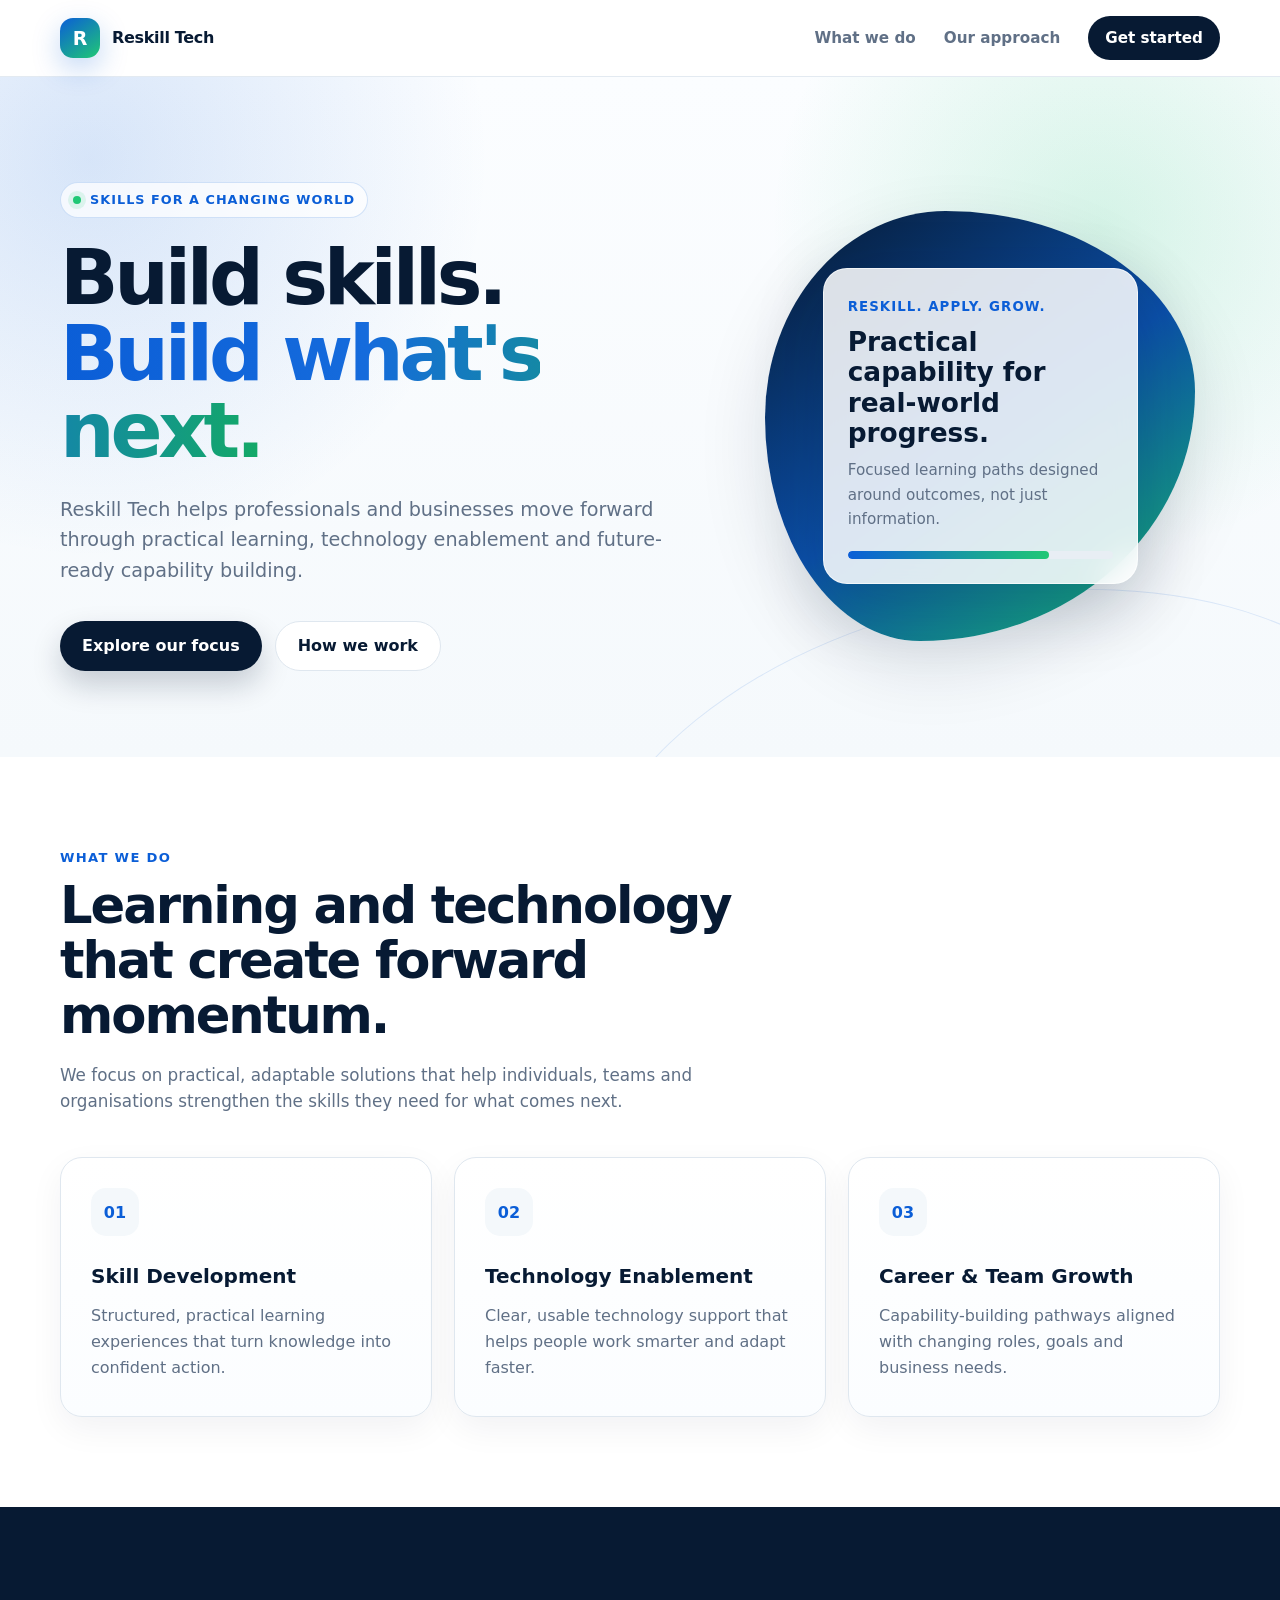
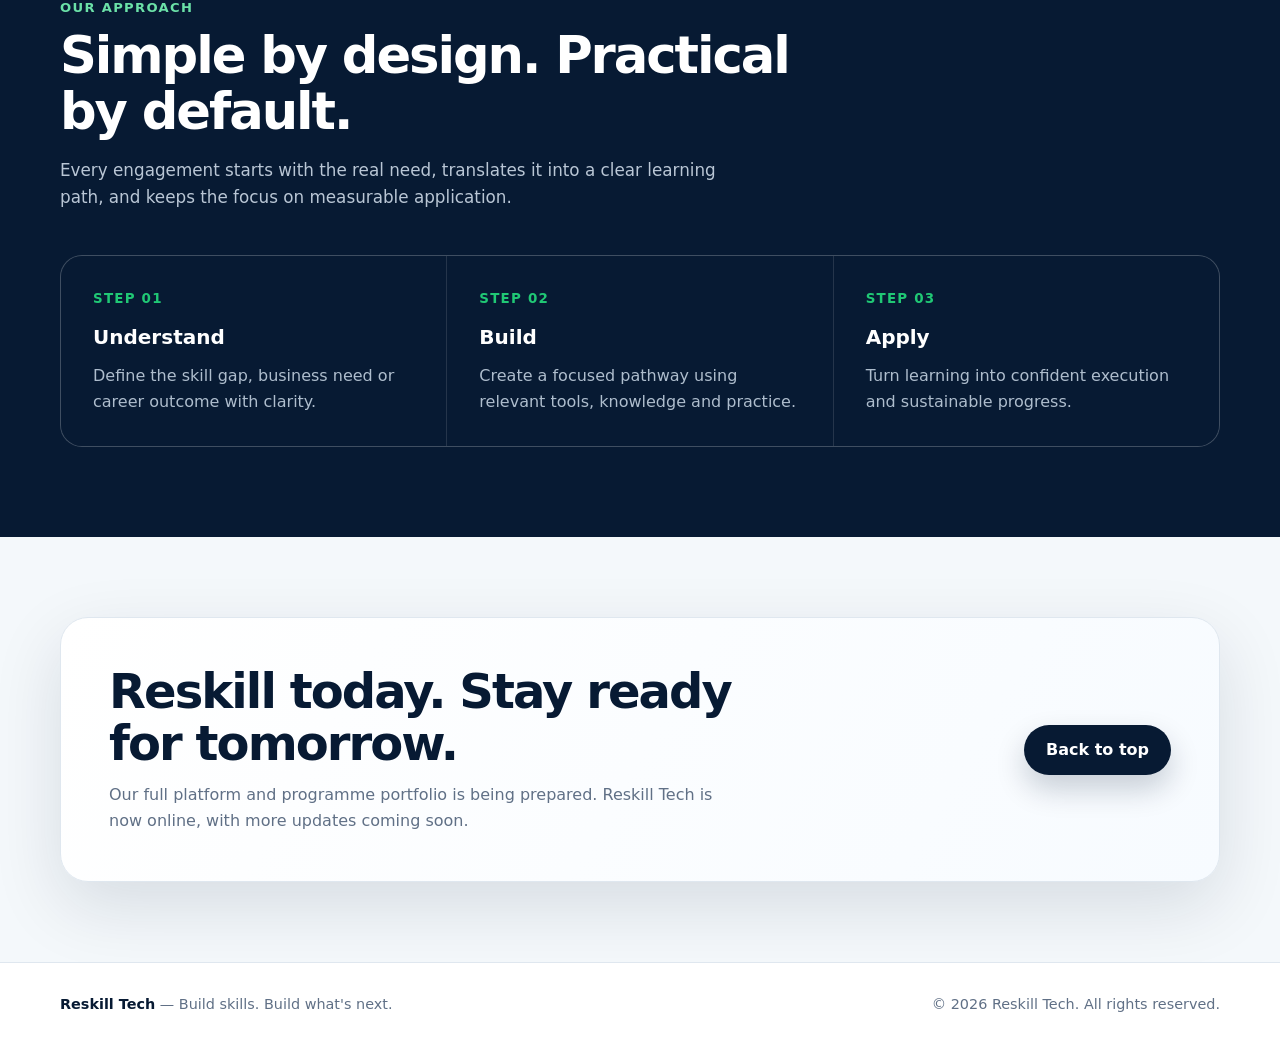
==== commit c1d3a21d: "Restore Reskill Tech homepage for reskills.in" ====
--- a/index.html
+++ b/index.html
@@ -1,41 +1,385 @@
 <!doctype html>
 <html lang="en">
 <head>
-<meta charset="utf-8">
-<meta name="viewport" content="width=device-width,initial-scale=1">
-<title>Instant Professionals | CA, CS, CMA, Tax & Business Advisory</title>
-<meta name="description" content="CA, CS, CMA, GST, income tax, audit, ROC, trademark, virtual CFO and business advisory services across India.">
-<meta name="theme-color" content="#071a33">
-<link rel="icon" href="assets/img/LOGO.png">
-<link href="https://cdn.jsdelivr.net/npm/bootstrap@5.3.3/dist/css/bootstrap.min.css" rel="stylesheet">
-<link href="https://cdn.jsdelivr.net/npm/bootstrap-icons@1.11.3/font/bootstrap-icons.css" rel="stylesheet">
-<link href="https://fonts.googleapis.com/css2?family=Inter:wght@400;500;600;700;800&family=Playfair+Display:wght@700&display=swap" rel="stylesheet">
-<style>
-:root{--navy:#071a33;--blue:#0d3b66;--gold:#c9a45c;--light:#f5f7fa;--muted:#667085}*{box-sizing:border-box}html{scroll-behavior:smooth}body{font-family:Inter,sans-serif;color:#172033}.navbar{background:rgba(7,26,51,.97)}.navbar-brand img{width:50px;height:50px;object-fit:contain;background:#fff;border-radius:10px}.nav-link{color:#dbe5ef!important;font-weight:600}.btn-gold{background:var(--gold);color:var(--navy);font-weight:800;border:0}.hero{min-height:92vh;padding:145px 0 85px;background:radial-gradient(circle at 80% 15%,rgba(201,164,92,.25),transparent 25%),linear-gradient(135deg,var(--navy),var(--blue));color:#fff}.hero h1{font:700 clamp(2.7rem,5vw,4.8rem)/1.05 'Playfair Display',serif;letter-spacing:-.04em}.hero .lead{color:#dce6f0}.eyebrow{display:inline-block;border:1px solid #ffffff40;border-radius:999px;padding:.5rem .8rem;font-size:.78rem;font-weight:800;letter-spacing:.08em}.leadbox{background:#fff;color:#172033;border-radius:24px;padding:28px;box-shadow:0 30px 70px #0004}.trust{margin-top:-35px;position:relative}.trustin{background:#fff;border-radius:18px;padding:24px;box-shadow:0 18px 50px #0d3b661f}.metric strong{display:block;font-size:1.55rem;color:var(--blue)}section{padding:88px 0}.light{background:var(--light)}.title small{color:var(--gold);font-weight:800;letter-spacing:.12em}.title h2{font-size:clamp(2rem,3.3vw,3.2rem);font-weight:800;letter-spacing:-.04em}.cardx{height:100%;padding:26px;border:1px solid #e6ebf0;border-radius:20px;background:#fff;transition:.25s}.cardx:hover{transform:translateY(-6px);box-shadow:0 20px 45px #0d3b661c}.ico{width:50px;height:50px;border-radius:14px;background:#eef3f8;color:var(--blue);display:grid;place-items:center;font-size:1.3rem}.cardx h3{font-size:1.08rem;font-weight:800;margin-top:18px}.cardx p{color:var(--muted);font-size:.94rem}.industry{border-left:3px solid var(--gold);padding-left:18px}.step{height:100%;padding:24px;border:1px solid #e6ebf0;border-radius:18px}.step b{color:var(--gold)}.panel{background:var(--navy);color:#fff;border-radius:28px;padding:42px}.check{display:flex;gap:12px;margin-top:20px}.check i{color:var(--gold)}.cta{background:linear-gradient(135deg,var(--blue),var(--navy));color:#fff;border-radius:28px;padding:44px}.form-control,.form-select{padding:.85rem 1rem;border-radius:12px}.footer{background:#051426;color:#c8d4e0;padding:58px 0 24px}.footer a{color:#c8d4e0;text-decoration:none}.wa{position:fixed;right:20px;bottom:20px;width:58px;height:58px;border-radius:50%;background:#25d366;color:#fff;display:grid;place-items:center;font-size:1.7rem;z-index:999}.mobilebar{display:none}@media(max-width:991px){.hero{padding-top:120px}.leadbox{margin-top:35px}.mobilebar{display:flex;position:fixed;bottom:0;left:0;right:0;background:#fff;padding:10px;gap:10px;z-index:998;border-top:1px solid #ddd}.mobilebar a{flex:1}.wa{bottom:80px}.footer{padding-bottom:90px}}
-</style>
-<script type="application/ld+json">{"@context":"https://schema.org","@type":"ProfessionalService","name":"Instant Professionals","telephone":"+91-8209785294","email":"info@instantprofessionals.in","areaServed":"India"}</script>
+  <meta charset="utf-8">
+  <meta name="viewport" content="width=device-width, initial-scale=1">
+  <title>Reskill Tech | Build Skills. Build What's Next.</title>
+  <meta name="description" content="Reskill Tech helps professionals and businesses move forward through practical skill development, technology enablement and career-focused learning.">
+  <meta name="theme-color" content="#071a33">
+  <link rel="canonical" href="https://reskills.in/">
+  <style>
+    :root {
+      --navy: #071a33;
+      --blue: #0b5ed7;
+      --green: #20c875;
+      --ink: #10233f;
+      --muted: #607086;
+      --line: #dfe7ef;
+      --soft: #f4f8fb;
+      --white: #ffffff;
+      --radius: 22px;
+      --shadow: 0 24px 70px rgba(7, 26, 51, .12);
+    }
+
+    * { box-sizing: border-box; margin: 0; padding: 0; }
+    html { scroll-behavior: smooth; }
+    body {
+      font-family: Inter, ui-sans-serif, system-ui, -apple-system, BlinkMacSystemFont, "Segoe UI", sans-serif;
+      color: var(--ink);
+      background: var(--white);
+      line-height: 1.6;
+    }
+    a { color: inherit; }
+    .container { width: min(1160px, calc(100% - 40px)); margin: 0 auto; }
+
+    header {
+      position: sticky;
+      top: 0;
+      z-index: 50;
+      border-bottom: 1px solid rgba(223, 231, 239, .85);
+      background: rgba(255, 255, 255, .9);
+      backdrop-filter: blur(16px);
+    }
+    .nav-wrap {
+      min-height: 76px;
+      display: flex;
+      align-items: center;
+      justify-content: space-between;
+      gap: 24px;
+    }
+    .brand {
+      display: inline-flex;
+      align-items: center;
+      gap: 12px;
+      text-decoration: none;
+      font-weight: 800;
+      letter-spacing: -.02em;
+      color: var(--navy);
+    }
+    .brand-mark {
+      width: 40px;
+      height: 40px;
+      border-radius: 13px;
+      display: grid;
+      place-items: center;
+      color: var(--white);
+      font-size: 19px;
+      background: linear-gradient(145deg, var(--blue), var(--green));
+      box-shadow: 0 10px 28px rgba(11, 94, 215, .25);
+    }
+    nav { display: flex; align-items: center; gap: 28px; }
+    nav a { text-decoration: none; color: var(--muted); font-size: .95rem; font-weight: 650; }
+    nav a:hover { color: var(--blue); }
+    .nav-cta {
+      padding: 10px 17px;
+      border-radius: 999px;
+      color: var(--white) !important;
+      background: var(--navy);
+    }
+
+    .hero {
+      position: relative;
+      overflow: hidden;
+      padding: 105px 0 86px;
+      background:
+        radial-gradient(circle at 86% 22%, rgba(32, 200, 117, .17), transparent 27%),
+        radial-gradient(circle at 7% 12%, rgba(11, 94, 215, .15), transparent 30%),
+        linear-gradient(180deg, #fbfdff 0%, #f5f9fc 100%);
+    }
+    .hero::after {
+      content: "";
+      position: absolute;
+      inset: auto -12% -55% 45%;
+      height: 530px;
+      border: 1px solid rgba(11, 94, 215, .12);
+      border-radius: 50%;
+      transform: rotate(-12deg);
+    }
+    .hero-grid {
+      position: relative;
+      z-index: 1;
+      display: grid;
+      grid-template-columns: 1.12fr .88fr;
+      align-items: center;
+      gap: 70px;
+    }
+    .eyebrow {
+      display: inline-flex;
+      align-items: center;
+      gap: 9px;
+      padding: 7px 12px;
+      margin-bottom: 22px;
+      border: 1px solid rgba(11, 94, 215, .17);
+      border-radius: 999px;
+      background: rgba(255, 255, 255, .72);
+      color: var(--blue);
+      font-size: .8rem;
+      font-weight: 800;
+      letter-spacing: .08em;
+      text-transform: uppercase;
+    }
+    .dot { width: 8px; height: 8px; border-radius: 50%; background: var(--green); box-shadow: 0 0 0 5px rgba(32, 200, 117, .12); }
+    h1 {
+      max-width: 760px;
+      font-size: clamp(2.8rem, 6vw, 5.4rem);
+      line-height: .99;
+      letter-spacing: -.055em;
+      color: var(--navy);
+    }
+    .gradient-text {
+      background: linear-gradient(92deg, var(--blue), #156bdc 45%, #13a966);
+      -webkit-background-clip: text;
+      background-clip: text;
+      color: transparent;
+    }
+    .hero-copy {
+      max-width: 670px;
+      margin-top: 26px;
+      color: var(--muted);
+      font-size: clamp(1.02rem, 2vw, 1.2rem);
+    }
+    .hero-actions { display: flex; flex-wrap: wrap; gap: 13px; margin-top: 34px; }
+    .btn {
+      display: inline-flex;
+      align-items: center;
+      justify-content: center;
+      min-height: 50px;
+      padding: 0 22px;
+      border-radius: 999px;
+      text-decoration: none;
+      font-weight: 800;
+      transition: transform .2s ease, box-shadow .2s ease, background .2s ease;
+    }
+    .btn:hover { transform: translateY(-2px); }
+    .btn-primary { background: var(--navy); color: var(--white); box-shadow: 0 14px 30px rgba(7, 26, 51, .2); }
+    .btn-secondary { border: 1px solid var(--line); background: var(--white); color: var(--navy); }
+
+    .visual {
+      position: relative;
+      min-height: 470px;
+      display: grid;
+      place-items: center;
+    }
+    .orb {
+      width: min(430px, 100%);
+      aspect-ratio: 1;
+      border-radius: 42% 58% 64% 36% / 48% 42% 58% 52%;
+      background: linear-gradient(145deg, var(--navy), #0b4fa8 52%, #18bd70);
+      box-shadow: var(--shadow);
+      animation: float 7s ease-in-out infinite;
+    }
+    .glass-card {
+      position: absolute;
+      width: min(315px, 78%);
+      padding: 24px;
+      border: 1px solid rgba(255, 255, 255, .65);
+      border-radius: 24px;
+      background: rgba(255, 255, 255, .86);
+      box-shadow: 0 22px 70px rgba(7, 26, 51, .18);
+      backdrop-filter: blur(14px);
+    }
+    .glass-card small { color: var(--blue); font-weight: 800; text-transform: uppercase; letter-spacing: .08em; }
+    .glass-card h2 { margin-top: 8px; font-size: 1.65rem; line-height: 1.15; color: var(--navy); }
+    .glass-card p { margin-top: 10px; color: var(--muted); font-size: .95rem; }
+    .progress { height: 8px; margin-top: 20px; border-radius: 999px; background: #e8eef4; overflow: hidden; }
+    .progress span { display: block; width: 76%; height: 100%; border-radius: inherit; background: linear-gradient(90deg, var(--blue), var(--green)); }
+    @keyframes float { 0%, 100% { transform: translateY(0) rotate(0); } 50% { transform: translateY(-14px) rotate(2deg); } }
+
+    section { padding: 90px 0; }
+    .section-kicker { color: var(--blue); font-size: .82rem; font-weight: 850; letter-spacing: .1em; text-transform: uppercase; }
+    .section-title { margin-top: 10px; max-width: 760px; font-size: clamp(2rem, 4vw, 3.25rem); line-height: 1.08; letter-spacing: -.04em; color: var(--navy); }
+    .section-copy { max-width: 690px; margin-top: 18px; color: var(--muted); font-size: 1.05rem; }
+
+    .services { background: var(--white); }
+    .cards { display: grid; grid-template-columns: repeat(3, 1fr); gap: 22px; margin-top: 42px; }
+    .card {
+      min-height: 260px;
+      padding: 30px;
+      border: 1px solid var(--line);
+      border-radius: var(--radius);
+      background: linear-gradient(180deg, #fff, #fbfdff);
+      box-shadow: 0 12px 34px rgba(7, 26, 51, .055);
+    }
+    .icon {
+      width: 48px;
+      height: 48px;
+      display: grid;
+      place-items: center;
+      margin-bottom: 24px;
+      border-radius: 15px;
+      background: var(--soft);
+      color: var(--blue);
+      font-weight: 900;
+    }
+    .card h3 { color: var(--navy); font-size: 1.25rem; }
+    .card p { margin-top: 11px; color: var(--muted); }
+
+    .approach { background: var(--navy); color: var(--white); }
+    .approach .section-kicker { color: #6be1a8; }
+    .approach .section-title { color: var(--white); }
+    .approach .section-copy { color: #b9c6d5; }
+    .steps { display: grid; grid-template-columns: repeat(3, 1fr); gap: 1px; margin-top: 44px; border: 1px solid rgba(255,255,255,.12); border-radius: var(--radius); overflow: hidden; background: rgba(255,255,255,.12); }
+    .step { padding: 32px; background: var(--navy); }
+    .step strong { display: block; color: var(--green); font-size: .84rem; letter-spacing: .09em; text-transform: uppercase; }
+    .step h3 { margin-top: 12px; font-size: 1.25rem; }
+    .step p { margin-top: 10px; color: #aebdcd; }
+
+    .cta-section { padding: 80px 0; background: var(--soft); }
+    .cta-box {
+      display: flex;
+      align-items: center;
+      justify-content: space-between;
+      gap: 30px;
+      padding: 48px;
+      border-radius: 28px;
+      background: linear-gradient(120deg, #fff, #f7fbff);
+      border: 1px solid var(--line);
+      box-shadow: var(--shadow);
+    }
+    .cta-box h2 { max-width: 670px; color: var(--navy); font-size: clamp(1.9rem, 4vw, 3rem); line-height: 1.08; letter-spacing: -.04em; }
+    .cta-box p { max-width: 620px; margin-top: 12px; color: var(--muted); }
+
+    footer { padding: 30px 0; border-top: 1px solid var(--line); background: var(--white); }
+    .footer-wrap { display: flex; align-items: center; justify-content: space-between; gap: 20px; color: var(--muted); font-size: .9rem; }
+    .footer-wrap strong { color: var(--navy); }
+
+    @media (max-width: 900px) {
+      .hero-grid, .cards, .steps { grid-template-columns: 1fr; }
+      .hero { padding-top: 78px; }
+      .visual { min-height: 390px; margin-top: 14px; }
+      .orb { width: 340px; }
+      .cards { gap: 16px; }
+      .cta-box { align-items: flex-start; flex-direction: column; }
+    }
+    @media (max-width: 680px) {
+      .container { width: min(100% - 28px, 1160px); }
+      nav a:not(.nav-cta) { display: none; }
+      .nav-wrap { min-height: 68px; }
+      .hero { padding: 64px 0 60px; }
+      section { padding: 68px 0; }
+      h1 { font-size: clamp(2.7rem, 15vw, 4.1rem); }
+      .visual { min-height: 330px; }
+      .orb { width: 285px; }
+      .glass-card { padding: 20px; }
+      .cta-box { padding: 30px 24px; }
+      .footer-wrap { align-items: flex-start; flex-direction: column; }
+    }
+    @media (prefers-reduced-motion: reduce) {
+      html { scroll-behavior: auto; }
+      .orb { animation: none; }
+      .btn { transition: none; }
+    }
+  </style>
 </head>
 <body>
-<nav class="navbar navbar-expand-lg fixed-top navbar-dark"><div class="container"><a class="navbar-brand d-flex align-items-center gap-2 fw-bold" href="#top"><img src="assets/img/LOGO.png" alt="Instant Professionals"><span>Instant Professionals</span></a><button class="navbar-toggler" data-bs-toggle="collapse" data-bs-target="#nav"><span class="navbar-toggler-icon"></span></button><div id="nav" class="collapse navbar-collapse"><ul class="navbar-nav ms-auto align-items-lg-center"><li><a class="nav-link" href="#services">Services</a></li><li><a class="nav-link" href="#industries">Industries</a></li><li><a class="nav-link" href="#process">How it works</a></li><li><a class="nav-link" href="#about">About</a></li><li class="ms-lg-3"><a class="btn btn-gold px-4" href="#contact">Book Consultation</a></li></ul></div></div></nav>
-<header id="top" class="hero"><div class="container"><div class="row align-items-center"><div class="col-lg-7"><span class="eyebrow">CA · CS · CMA · TAX · LEGAL · IPR</span><h1 class="mt-4">Your business deserves more than routine compliance.</h1><p class="lead fs-5 mt-4">Integrated tax, legal, audit, corporate compliance and strategic advisory under one accountable professional platform.</p><div class="d-flex flex-wrap gap-3 mt-4"><a class="btn btn-gold btn-lg px-4" href="#contact">Discuss Your Requirement</a><a class="btn btn-outline-light btn-lg px-4" href="https://wa.me/918209785294?text=Hello%20Instant%20Professionals%2C%20I%20need%20professional%20assistance." target="_blank">WhatsApp an Expert</a></div></div><div class="col-lg-5"><div class="leadbox"><p class="text-uppercase small fw-bold text-secondary mb-1">Priority consultation</p><h3 class="fw-bold">Tell us what needs attention.</h3><p class="text-secondary">Get a clear scope, checklist and execution plan.</p><form action="https://script.google.com/macros/s/AKfycbykwnGIMPrH8HVwtZtzd3C25PnSx5M9oziji2AdZZOapIyLD4oZS1z8RTuWFMPcJEy1rg/exec" method="get"><input class="form-control mb-3" name="name" placeholder="Your name" required><input class="form-control mb-3" type="tel" name="subject" placeholder="Mobile number" required><select class="form-select mb-3" name="message" required><option value="">Select service</option><option>Income Tax / ITR</option><option>GST</option><option>Company / LLP Compliance</option><option>Audit / Virtual CFO</option><option>Trademark / IPR</option><option>Legal Drafting</option><option>FEMA / NRI</option><option>Other</option></select><button class="btn btn-gold w-100 py-3">Request a Callback</button></form></div></div></div></div></header>
-<div class="trust"><div class="container"><div class="trustin"><div class="row text-center g-4"><div class="col-6 col-lg-3 metric"><strong>Since 2018</strong>Professional support</div><div class="col-6 col-lg-3 metric"><strong>1,100+</strong>Clients served</div><div class="col-6 col-lg-3 metric"><strong>PAN India</strong>Remote & on-ground</div><div class="col-6 col-lg-3 metric"><strong>One Team</strong>CA, CS, CMA & Legal</div></div></div></div></div>
-<section id="services"><div class="container"><div class="title text-center mx-auto mb-5" style="max-width:760px"><small>WHAT WE DO</small><h2 class="mt-2">Business-critical services, delivered with ownership</h2><p class="text-secondary">From filings to complex notices and transactions, the right expertise is coordinated around your requirement.</p></div><div class="row g-4">
-<div class="col-md-6 col-lg-4"><div class="cardx"><div class="ico"><i class="bi bi-calculator"></i></div><h3>Income Tax & ITR</h3><p>Individuals, businesses, NRIs, capital gains, ESOPs, foreign assets, notices and tax planning.</p><a href="incometaxreturns.html">Explore service →</a></div></div>
-<div class="col-md-6 col-lg-4"><div class="cardx"><div class="ico"><i class="bi bi-receipt"></i></div><h3>GST Advisory & Litigation</h3><p>Registration, returns, reconciliation, refunds, audits, notices, appeals and structuring.</p><a href="GSTreturns.html">Explore service →</a></div></div>
-<div class="col-md-6 col-lg-4"><div class="cardx"><div class="ico"><i class="bi bi-building"></i></div><h3>Company & LLP Compliance</h3><p>Incorporation, annual filings, board processes, share matters, changes and closure.</p><a href="companyannualfilling.html">Explore service →</a></div></div>
-<div class="col-md-6 col-lg-4"><div class="cardx"><div class="ico"><i class="bi bi-clipboard2-check"></i></div><h3>Audit & Assurance</h3><p>Statutory, tax, internal and process audits with actionable management reporting.</p><a href="#contact">Discuss audit scope →</a></div></div>
-<div class="col-md-6 col-lg-4"><div class="cardx"><div class="ico"><i class="bi bi-graph-up-arrow"></i></div><h3>Virtual CFO & Accounting</h3><p>MIS, controls, budgeting, cash-flow, monthly closure and decision support.</p><a href="#contact">Build your finance function →</a></div></div>
-<div class="col-md-6 col-lg-4"><div class="cardx"><div class="ico"><i class="bi bi-patch-check"></i></div><h3>Trademark & IPR</h3><p>Search, filing, objections, opposition, renewals, assignments and brand protection.</p><a href="Trademark-registration.html">Protect your brand →</a></div></div>
-<div class="col-md-6 col-lg-4"><div class="cardx"><div class="ico"><i class="bi bi-file-earmark-text"></i></div><h3>Legal & Transaction Drafting</h3><p>Agreements, MOUs, term sheets, share transactions and commercial contracts.</p><a href="#contact">Request drafting →</a></div></div>
-<div class="col-md-6 col-lg-4"><div class="cardx"><div class="ico"><i class="bi bi-rocket-takeoff"></i></div><h3>Start-up & Fundraising</h3><p>Structuring, cap tables, investment documents, due diligence and compliance.</p><a href="#contact">Plan your transaction →</a></div></div>
-<div class="col-md-6 col-lg-4"><div class="cardx"><div class="ico"><i class="bi bi-globe2"></i></div><h3>FEMA, NRI & Cross-border</h3><p>Foreign assets, remittances, non-resident tax, FDI and India-entry support.</p><a href="#contact">Discuss your case →</a></div></div>
-</div></div></section>
-<section id="industries" class="light"><div class="container"><div class="title mb-5"><small>INDUSTRY UNDERSTANDING</small><h2 class="mt-2">Advice grounded in how your business operates</h2></div><div class="row g-4"><div class="col-md-4"><div class="industry"><h4>Solar & Renewable Energy</h4><p class="text-secondary">EPC, PMC, trading and project entities.</p></div></div><div class="col-md-4"><div class="industry"><h4>Healthcare & Pharmacy</h4><p class="text-secondary">Retail chains and medical businesses.</p></div></div><div class="col-md-4"><div class="industry"><h4>Technology & Start-ups</h4><p class="text-secondary">Platforms, funding, ESOPs and scale.</p></div></div><div class="col-md-4"><div class="industry"><h4>Retail & E-commerce</h4><p class="text-secondary">GST, inventory and multi-location operations.</p></div></div><div class="col-md-4"><div class="industry"><h4>Professional Services</h4><p class="text-secondary">Structuring, tax and recurring compliance.</p></div></div><div class="col-md-4"><div class="industry"><h4>MSMEs & Family Businesses</h4><p class="text-secondary">Controls, funding readiness and growth.</p></div></div></div></div></section>
-<section id="process"><div class="container"><div class="title text-center mb-5"><small>SIMPLE EXECUTION</small><h2 class="mt-2">From query to completion in four steps</h2></div><div class="row g-4"><div class="col-md-6 col-lg-3"><div class="step"><b>01 — DISCUSS</b><h4 class="mt-3">Share the requirement</h4><p class="text-secondary">Issue, deadline and outcome.</p></div></div><div class="col-md-6 col-lg-3"><div class="step"><b>02 — SCOPE</b><h4 class="mt-3">Receive a clear plan</h4><p class="text-secondary">Documents, fee and timeline.</p></div></div><div class="col-md-6 col-lg-3"><div class="step"><b>03 — EXECUTE</b><h4 class="mt-3">Professional handling</h4><p class="text-secondary">One manager coordinates the work.</p></div></div><div class="col-md-6 col-lg-3"><div class="step"><b>04 — CLOSE</b><h4 class="mt-3">Receive deliverables</h4><p class="text-secondary">Filings, reports and next steps.</p></div></div></div></div></section>
-<section id="about" class="light"><div class="container"><div class="row align-items-center g-5"><div class="col-lg-6"><div class="panel"><p class="fw-bold" style="color:#c9a45c">WHY INSTANT PROFESSIONALS</p><h2 class="fw-bold">One accountable platform for complex professional needs.</h2><div class="check"><i class="bi bi-person-check-fill"></i><div><b>Dedicated ownership</b><div class="text-white-50">A manager coordinates people, documents and deadlines.</div></div></div><div class="check"><i class="bi bi-diagram-3-fill"></i><div><b>Multi-disciplinary thinking</b><div class="text-white-50">Tax, legal, secretarial and finance considered together.</div></div></div><div class="check"><i class="bi bi-lightning-fill"></i><div><b>Practical response</b><div class="text-white-50">Clear actions and commercially useful advice.</div></div></div></div></div><div class="col-lg-6 title"><small>ABOUT US</small><h2 class="mt-2">Built for businesses that need reliable execution</h2><p class="text-secondary fs-5">Managed by experienced Chartered Accountants, Company Secretaries, Cost & Management Accountants, lawyers and specialists.</p><p class="text-secondary">Since 2018, we have supported start-ups, MSMEs, companies and individuals across India with registrations, taxation, corporate law, audit, finance, IPR and business advisory.</p><a class="btn btn-dark px-4 py-3" href="#contact">Speak with a Professional</a></div></div></div></section>
-<section id="contact"><div class="container"><div class="cta"><div class="row align-items-center g-4"><div class="col-lg-6"><p class="fw-bold" style="color:#c9a45c">START A CONVERSATION</p><h2 class="display-6 fw-bold">What needs professional attention right now?</h2><p class="text-white-50 fs-5">Share the requirement and our team will respond with the next actionable step.</p><p><i class="bi bi-telephone me-2"></i><a class="text-white" href="tel:+918209785294">+91 82097 85294</a></p><p><i class="bi bi-envelope me-2"></i><a class="text-white" href="mailto:info@instantprofessionals.in">info@instantprofessionals.in</a></p></div><div class="col-lg-6"><form action="https://script.google.com/macros/s/AKfycbykwnGIMPrH8HVwtZtzd3C25PnSx5M9oziji2AdZZOapIyLD4oZS1z8RTuWFMPcJEy1rg/exec" method="get" class="bg-white rounded-4 p-4"><div class="row g-3"><div class="col-md-6"><input class="form-control" name="name" placeholder="Name" required></div><div class="col-md-6"><input class="form-control" type="email" name="email" placeholder="Email"></div><div class="col-12"><input class="form-control" type="tel" name="subject" placeholder="Mobile number" required></div><div class="col-12"><textarea class="form-control" name="message" rows="4" placeholder="Briefly describe your requirement" required></textarea></div><div class="col-12"><button class="btn btn-gold w-100 py-3">Submit Enquiry</button></div></div></form></div></div></div></div></section>
-<footer class="footer"><div class="container"><div class="row g-4"><div class="col-lg-5"><h4 class="text-white">Instant Professionals</h4><p>Tax, corporate, legal, finance and intellectual property advisory under one professional platform.</p></div><div class="col-6 col-lg-2"><h6 class="text-white">Navigate</h6><p><a href="#services">Services</a></p><p><a href="#industries">Industries</a></p><p><a href="#about">About</a></p></div><div class="col-6 col-lg-2"><h6 class="text-white">Connect</h6><p><a href="https://www.linkedin.com/company/instantprofessionals">LinkedIn</a></p><p><a href="https://www.facebook.com/Instantprofessional/">Facebook</a></p><p><a href="https://www.instagram.com/instantprofessional/">Instagram</a></p></div><div class="col-lg-3"><h6 class="text-white">Contact</h6><p>+91 82097 85294<br>info@instantprofessionals.in<br>Delhi NCR · PAN India</p></div></div><hr class="border-secondary"><p class="small mb-0">© <span id="year"></span> Instant Professionals. Professional services are subject to engagement terms and applicable regulations.</p></div></footer>
-<a class="wa" aria-label="WhatsApp" href="https://wa.me/918209785294?text=Hello%20Instant%20Professionals%2C%20I%20need%20professional%20assistance." target="_blank"><i class="bi bi-whatsapp"></i></a><div class="mobilebar"><a class="btn btn-dark" href="tel:+918209785294"><i class="bi bi-telephone"></i> Call</a><a class="btn btn-gold" href="#contact">Get Callback</a></div>
-<script src="https://cdn.jsdelivr.net/npm/bootstrap@5.3.3/dist/js/bootstrap.bundle.min.js"></script><script>document.getElementById('year').textContent=new Date().getFullYear()</script>
+  <header>
+    <div class="container nav-wrap">
+      <a class="brand" href="#top" aria-label="Reskill Tech home">
+        <span class="brand-mark">R</span>
+        <span>Reskill Tech</span>
+      </a>
+      <nav aria-label="Primary navigation">
+        <a href="#services">What we do</a>
+        <a href="#approach">Our approach</a>
+        <a class="nav-cta" href="#contact">Get started</a>
+      </nav>
+    </div>
+  </header>
+
+  <main id="top">
+    <section class="hero">
+      <div class="container hero-grid">
+        <div>
+          <div class="eyebrow"><span class="dot"></span> Skills for a changing world</div>
+          <h1>Build skills.<br><span class="gradient-text">Build what's next.</span></h1>
+          <p class="hero-copy">Reskill Tech helps professionals and businesses move forward through practical learning, technology enablement and future-ready capability building.</p>
+          <div class="hero-actions">
+            <a class="btn btn-primary" href="#services">Explore our focus</a>
+            <a class="btn btn-secondary" href="#approach">How we work</a>
+          </div>
+        </div>
+        <div class="visual" aria-hidden="true">
+          <div class="orb"></div>
+          <div class="glass-card">
+            <small>Reskill. Apply. Grow.</small>
+            <h2>Practical capability for real-world progress.</h2>
+            <p>Focused learning paths designed around outcomes, not just information.</p>
+            <div class="progress"><span></span></div>
+          </div>
+        </div>
+      </div>
+    </section>
+
+    <section class="services" id="services">
+      <div class="container">
+        <div class="section-kicker">What we do</div>
+        <h2 class="section-title">Learning and technology that create forward momentum.</h2>
+        <p class="section-copy">We focus on practical, adaptable solutions that help individuals, teams and organisations strengthen the skills they need for what comes next.</p>
+        <div class="cards">
+          <article class="card">
+            <div class="icon">01</div>
+            <h3>Skill Development</h3>
+            <p>Structured, practical learning experiences that turn knowledge into confident action.</p>
+          </article>
+          <article class="card">
+            <div class="icon">02</div>
+            <h3>Technology Enablement</h3>
+            <p>Clear, usable technology support that helps people work smarter and adapt faster.</p>
+          </article>
+          <article class="card">
+            <div class="icon">03</div>
+            <h3>Career & Team Growth</h3>
+            <p>Capability-building pathways aligned with changing roles, goals and business needs.</p>
+          </article>
+        </div>
+      </div>
+    </section>
+
+    <section class="approach" id="approach">
+      <div class="container">
+        <div class="section-kicker">Our approach</div>
+        <h2 class="section-title">Simple by design. Practical by default.</h2>
+        <p class="section-copy">Every engagement starts with the real need, translates it into a clear learning path, and keeps the focus on measurable application.</p>
+        <div class="steps">
+          <article class="step">
+            <strong>Step 01</strong>
+            <h3>Understand</h3>
+            <p>Define the skill gap, business need or career outcome with clarity.</p>
+          </article>
+          <article class="step">
+            <strong>Step 02</strong>
+            <h3>Build</h3>
+            <p>Create a focused pathway using relevant tools, knowledge and practice.</p>
+          </article>
+          <article class="step">
+            <strong>Step 03</strong>
+            <h3>Apply</h3>
+            <p>Turn learning into confident execution and sustainable progress.</p>
+          </article>
+        </div>
+      </div>
+    </section>
+
+    <section class="cta-section" id="contact">
+      <div class="container">
+        <div class="cta-box">
+          <div>
+            <h2>Reskill today. Stay ready for tomorrow.</h2>
+            <p>Our full platform and programme portfolio is being prepared. Reskill Tech is now online, with more updates coming soon.</p>
+          </div>
+          <a class="btn btn-primary" href="#top">Back to top</a>
+        </div>
+      </div>
+    </section>
+  </main>
+
+  <footer>
+    <div class="container footer-wrap">
+      <div><strong>Reskill Tech</strong> — Build skills. Build what's next.</div>
+      <div>© <span id="year"></span> Reskill Tech. All rights reserved.</div>
+    </div>
+  </footer>
+
+  <script>document.getElementById('year').textContent = new Date().getFullYear();</script>
 </body>
-</html>+</html>
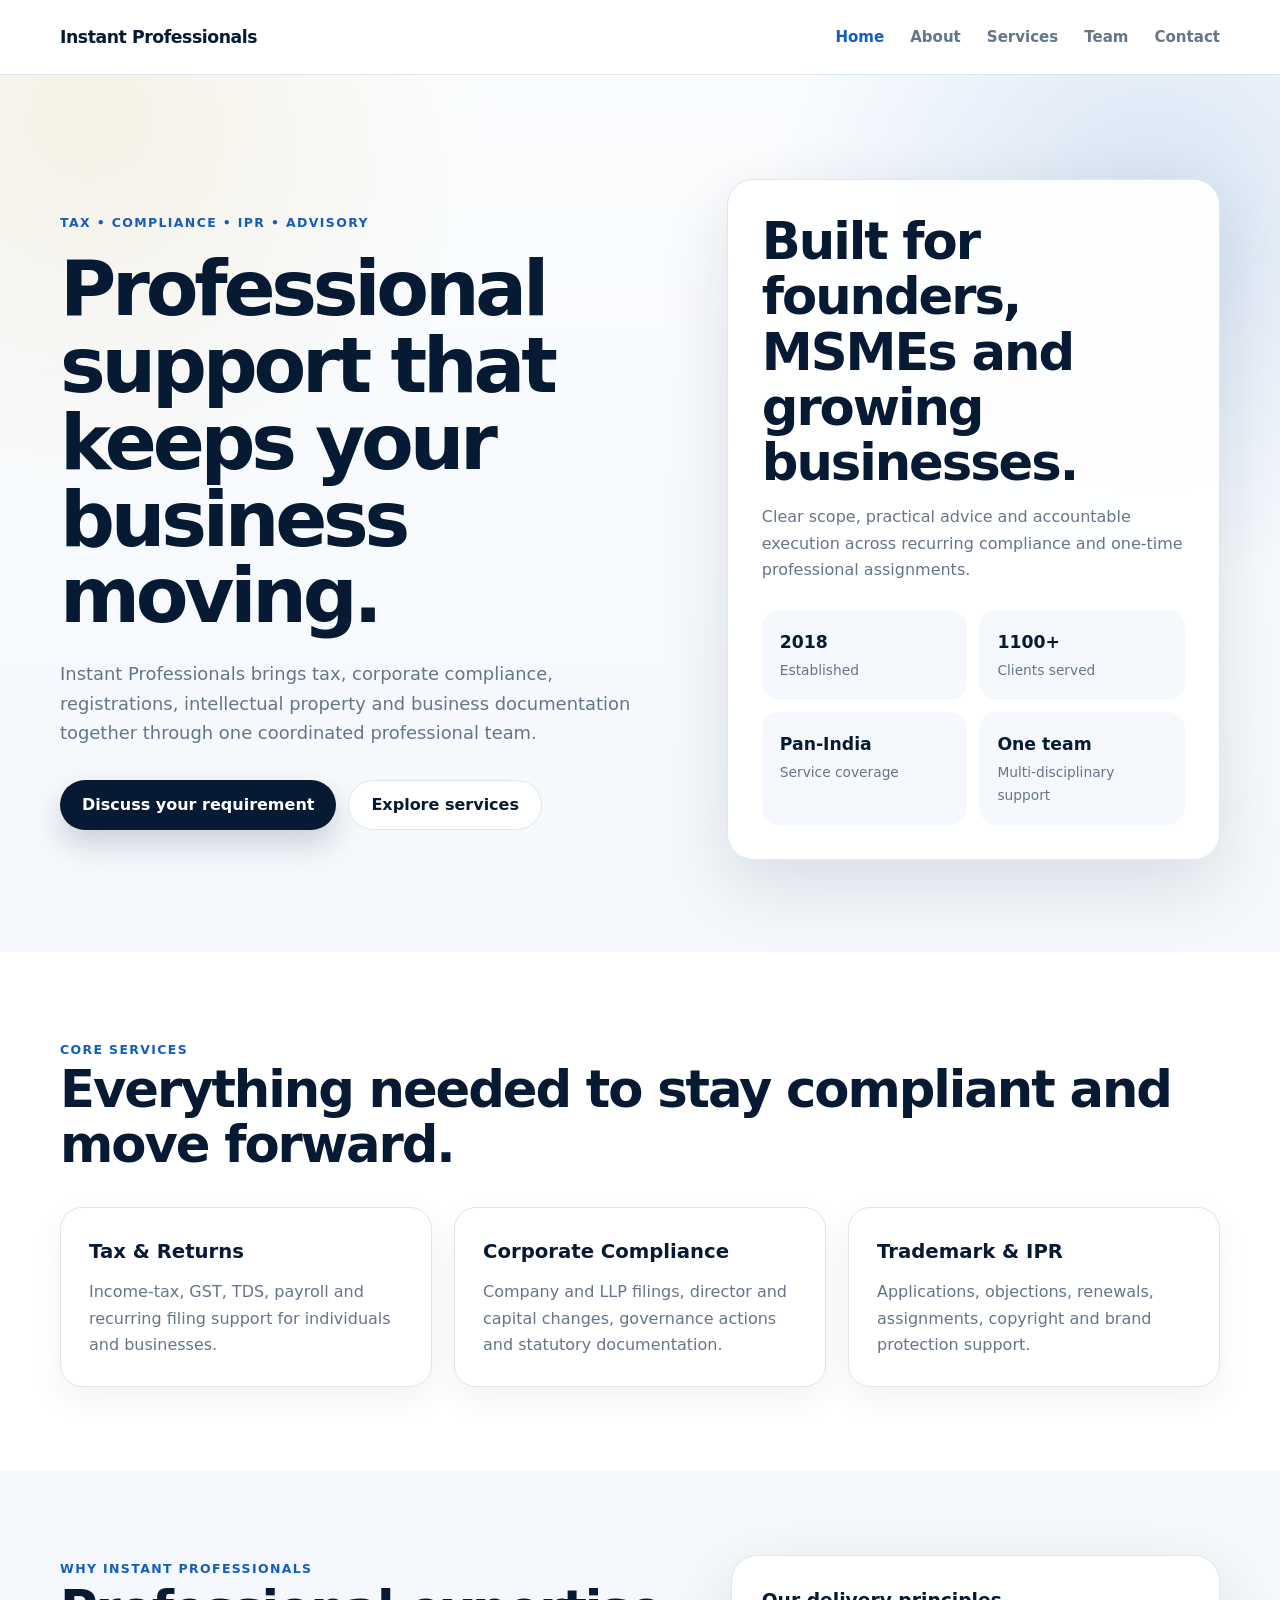
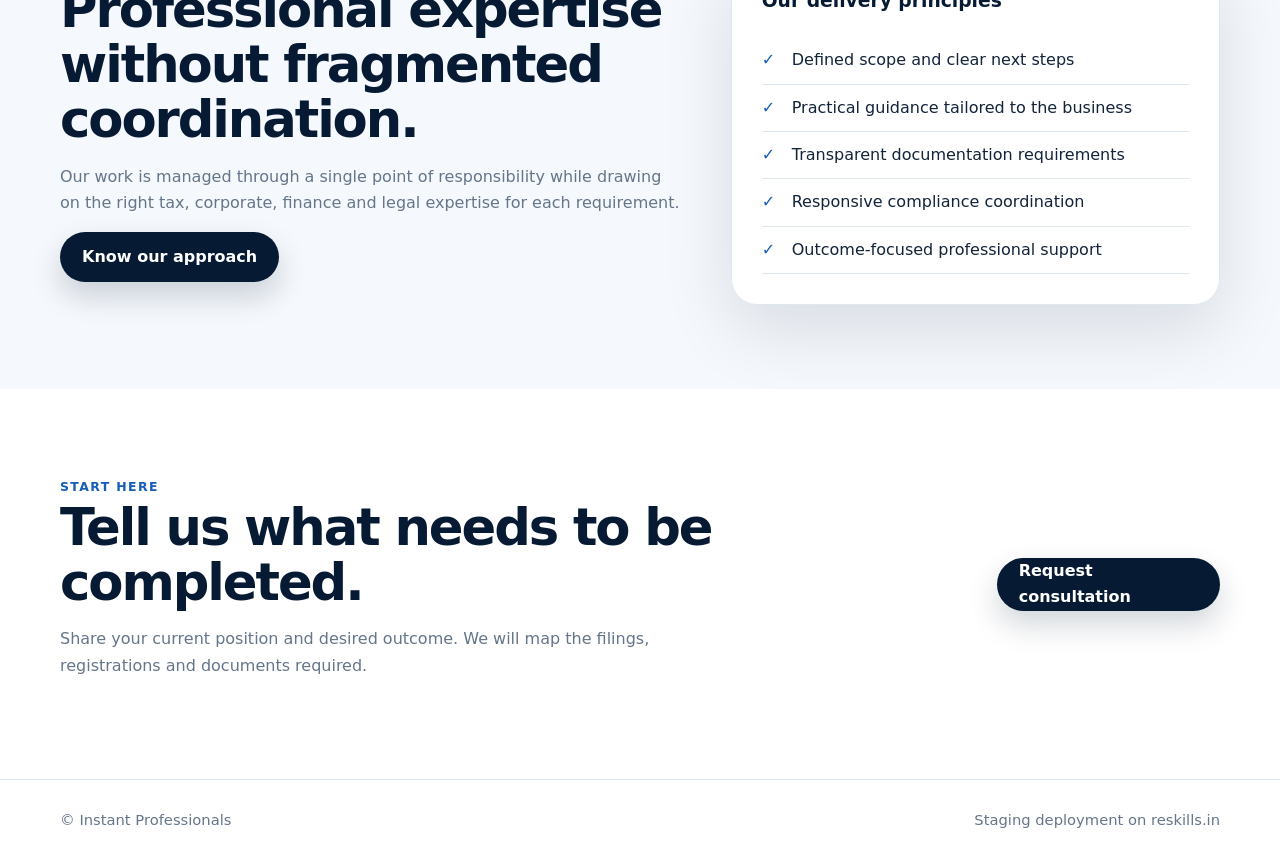
==== commit b8f19434: "Replace staging homepage with Instant Professionals 2.0" ====
--- a/index.html
+++ b/index.html
@@ -1,385 +1 @@
-<!doctype html>
-<html lang="en">
-<head>
-  <meta charset="utf-8">
-  <meta name="viewport" content="width=device-width, initial-scale=1">
-  <title>Reskill Tech | Build Skills. Build What's Next.</title>
-  <meta name="description" content="Reskill Tech helps professionals and businesses move forward through practical skill development, technology enablement and career-focused learning.">
-  <meta name="theme-color" content="#071a33">
-  <link rel="canonical" href="https://reskills.in/">
-  <style>
-    :root {
-      --navy: #071a33;
-      --blue: #0b5ed7;
-      --green: #20c875;
-      --ink: #10233f;
-      --muted: #607086;
-      --line: #dfe7ef;
-      --soft: #f4f8fb;
-      --white: #ffffff;
-      --radius: 22px;
-      --shadow: 0 24px 70px rgba(7, 26, 51, .12);
-    }
-
-    * { box-sizing: border-box; margin: 0; padding: 0; }
-    html { scroll-behavior: smooth; }
-    body {
-      font-family: Inter, ui-sans-serif, system-ui, -apple-system, BlinkMacSystemFont, "Segoe UI", sans-serif;
-      color: var(--ink);
-      background: var(--white);
-      line-height: 1.6;
-    }
-    a { color: inherit; }
-    .container { width: min(1160px, calc(100% - 40px)); margin: 0 auto; }
-
-    header {
-      position: sticky;
-      top: 0;
-      z-index: 50;
-      border-bottom: 1px solid rgba(223, 231, 239, .85);
-      background: rgba(255, 255, 255, .9);
-      backdrop-filter: blur(16px);
-    }
-    .nav-wrap {
-      min-height: 76px;
-      display: flex;
-      align-items: center;
-      justify-content: space-between;
-      gap: 24px;
-    }
-    .brand {
-      display: inline-flex;
-      align-items: center;
-      gap: 12px;
-      text-decoration: none;
-      font-weight: 800;
-      letter-spacing: -.02em;
-      color: var(--navy);
-    }
-    .brand-mark {
-      width: 40px;
-      height: 40px;
-      border-radius: 13px;
-      display: grid;
-      place-items: center;
-      color: var(--white);
-      font-size: 19px;
-      background: linear-gradient(145deg, var(--blue), var(--green));
-      box-shadow: 0 10px 28px rgba(11, 94, 215, .25);
-    }
-    nav { display: flex; align-items: center; gap: 28px; }
-    nav a { text-decoration: none; color: var(--muted); font-size: .95rem; font-weight: 650; }
-    nav a:hover { color: var(--blue); }
-    .nav-cta {
-      padding: 10px 17px;
-      border-radius: 999px;
-      color: var(--white) !important;
-      background: var(--navy);
-    }
-
-    .hero {
-      position: relative;
-      overflow: hidden;
-      padding: 105px 0 86px;
-      background:
-        radial-gradient(circle at 86% 22%, rgba(32, 200, 117, .17), transparent 27%),
-        radial-gradient(circle at 7% 12%, rgba(11, 94, 215, .15), transparent 30%),
-        linear-gradient(180deg, #fbfdff 0%, #f5f9fc 100%);
-    }
-    .hero::after {
-      content: "";
-      position: absolute;
-      inset: auto -12% -55% 45%;
-      height: 530px;
-      border: 1px solid rgba(11, 94, 215, .12);
-      border-radius: 50%;
-      transform: rotate(-12deg);
-    }
-    .hero-grid {
-      position: relative;
-      z-index: 1;
-      display: grid;
-      grid-template-columns: 1.12fr .88fr;
-      align-items: center;
-      gap: 70px;
-    }
-    .eyebrow {
-      display: inline-flex;
-      align-items: center;
-      gap: 9px;
-      padding: 7px 12px;
-      margin-bottom: 22px;
-      border: 1px solid rgba(11, 94, 215, .17);
-      border-radius: 999px;
-      background: rgba(255, 255, 255, .72);
-      color: var(--blue);
-      font-size: .8rem;
-      font-weight: 800;
-      letter-spacing: .08em;
-      text-transform: uppercase;
-    }
-    .dot { width: 8px; height: 8px; border-radius: 50%; background: var(--green); box-shadow: 0 0 0 5px rgba(32, 200, 117, .12); }
-    h1 {
-      max-width: 760px;
-      font-size: clamp(2.8rem, 6vw, 5.4rem);
-      line-height: .99;
-      letter-spacing: -.055em;
-      color: var(--navy);
-    }
-    .gradient-text {
-      background: linear-gradient(92deg, var(--blue), #156bdc 45%, #13a966);
-      -webkit-background-clip: text;
-      background-clip: text;
-      color: transparent;
-    }
-    .hero-copy {
-      max-width: 670px;
-      margin-top: 26px;
-      color: var(--muted);
-      font-size: clamp(1.02rem, 2vw, 1.2rem);
-    }
-    .hero-actions { display: flex; flex-wrap: wrap; gap: 13px; margin-top: 34px; }
-    .btn {
-      display: inline-flex;
-      align-items: center;
-      justify-content: center;
-      min-height: 50px;
-      padding: 0 22px;
-      border-radius: 999px;
-      text-decoration: none;
-      font-weight: 800;
-      transition: transform .2s ease, box-shadow .2s ease, background .2s ease;
-    }
-    .btn:hover { transform: translateY(-2px); }
-    .btn-primary { background: var(--navy); color: var(--white); box-shadow: 0 14px 30px rgba(7, 26, 51, .2); }
-    .btn-secondary { border: 1px solid var(--line); background: var(--white); color: var(--navy); }
-
-    .visual {
-      position: relative;
-      min-height: 470px;
-      display: grid;
-      place-items: center;
-    }
-    .orb {
-      width: min(430px, 100%);
-      aspect-ratio: 1;
-      border-radius: 42% 58% 64% 36% / 48% 42% 58% 52%;
-      background: linear-gradient(145deg, var(--navy), #0b4fa8 52%, #18bd70);
-      box-shadow: var(--shadow);
-      animation: float 7s ease-in-out infinite;
-    }
-    .glass-card {
-      position: absolute;
-      width: min(315px, 78%);
-      padding: 24px;
-      border: 1px solid rgba(255, 255, 255, .65);
-      border-radius: 24px;
-      background: rgba(255, 255, 255, .86);
-      box-shadow: 0 22px 70px rgba(7, 26, 51, .18);
-      backdrop-filter: blur(14px);
-    }
-    .glass-card small { color: var(--blue); font-weight: 800; text-transform: uppercase; letter-spacing: .08em; }
-    .glass-card h2 { margin-top: 8px; font-size: 1.65rem; line-height: 1.15; color: var(--navy); }
-    .glass-card p { margin-top: 10px; color: var(--muted); font-size: .95rem; }
-    .progress { height: 8px; margin-top: 20px; border-radius: 999px; background: #e8eef4; overflow: hidden; }
-    .progress span { display: block; width: 76%; height: 100%; border-radius: inherit; background: linear-gradient(90deg, var(--blue), var(--green)); }
-    @keyframes float { 0%, 100% { transform: translateY(0) rotate(0); } 50% { transform: translateY(-14px) rotate(2deg); } }
-
-    section { padding: 90px 0; }
-    .section-kicker { color: var(--blue); font-size: .82rem; font-weight: 850; letter-spacing: .1em; text-transform: uppercase; }
-    .section-title { margin-top: 10px; max-width: 760px; font-size: clamp(2rem, 4vw, 3.25rem); line-height: 1.08; letter-spacing: -.04em; color: var(--navy); }
-    .section-copy { max-width: 690px; margin-top: 18px; color: var(--muted); font-size: 1.05rem; }
-
-    .services { background: var(--white); }
-    .cards { display: grid; grid-template-columns: repeat(3, 1fr); gap: 22px; margin-top: 42px; }
-    .card {
-      min-height: 260px;
-      padding: 30px;
-      border: 1px solid var(--line);
-      border-radius: var(--radius);
-      background: linear-gradient(180deg, #fff, #fbfdff);
-      box-shadow: 0 12px 34px rgba(7, 26, 51, .055);
-    }
-    .icon {
-      width: 48px;
-      height: 48px;
-      display: grid;
-      place-items: center;
-      margin-bottom: 24px;
-      border-radius: 15px;
-      background: var(--soft);
-      color: var(--blue);
-      font-weight: 900;
-    }
-    .card h3 { color: var(--navy); font-size: 1.25rem; }
-    .card p { margin-top: 11px; color: var(--muted); }
-
-    .approach { background: var(--navy); color: var(--white); }
-    .approach .section-kicker { color: #6be1a8; }
-    .approach .section-title { color: var(--white); }
-    .approach .section-copy { color: #b9c6d5; }
-    .steps { display: grid; grid-template-columns: repeat(3, 1fr); gap: 1px; margin-top: 44px; border: 1px solid rgba(255,255,255,.12); border-radius: var(--radius); overflow: hidden; background: rgba(255,255,255,.12); }
-    .step { padding: 32px; background: var(--navy); }
-    .step strong { display: block; color: var(--green); font-size: .84rem; letter-spacing: .09em; text-transform: uppercase; }
-    .step h3 { margin-top: 12px; font-size: 1.25rem; }
-    .step p { margin-top: 10px; color: #aebdcd; }
-
-    .cta-section { padding: 80px 0; background: var(--soft); }
-    .cta-box {
-      display: flex;
-      align-items: center;
-      justify-content: space-between;
-      gap: 30px;
-      padding: 48px;
-      border-radius: 28px;
-      background: linear-gradient(120deg, #fff, #f7fbff);
-      border: 1px solid var(--line);
-      box-shadow: var(--shadow);
-    }
-    .cta-box h2 { max-width: 670px; color: var(--navy); font-size: clamp(1.9rem, 4vw, 3rem); line-height: 1.08; letter-spacing: -.04em; }
-    .cta-box p { max-width: 620px; margin-top: 12px; color: var(--muted); }
-
-    footer { padding: 30px 0; border-top: 1px solid var(--line); background: var(--white); }
-    .footer-wrap { display: flex; align-items: center; justify-content: space-between; gap: 20px; color: var(--muted); font-size: .9rem; }
-    .footer-wrap strong { color: var(--navy); }
-
-    @media (max-width: 900px) {
-      .hero-grid, .cards, .steps { grid-template-columns: 1fr; }
-      .hero { padding-top: 78px; }
-      .visual { min-height: 390px; margin-top: 14px; }
-      .orb { width: 340px; }
-      .cards { gap: 16px; }
-      .cta-box { align-items: flex-start; flex-direction: column; }
-    }
-    @media (max-width: 680px) {
-      .container { width: min(100% - 28px, 1160px); }
-      nav a:not(.nav-cta) { display: none; }
-      .nav-wrap { min-height: 68px; }
-      .hero { padding: 64px 0 60px; }
-      section { padding: 68px 0; }
-      h1 { font-size: clamp(2.7rem, 15vw, 4.1rem); }
-      .visual { min-height: 330px; }
-      .orb { width: 285px; }
-      .glass-card { padding: 20px; }
-      .cta-box { padding: 30px 24px; }
-      .footer-wrap { align-items: flex-start; flex-direction: column; }
-    }
-    @media (prefers-reduced-motion: reduce) {
-      html { scroll-behavior: auto; }
-      .orb { animation: none; }
-      .btn { transition: none; }
-    }
-  </style>
-</head>
-<body>
-  <header>
-    <div class="container nav-wrap">
-      <a class="brand" href="#top" aria-label="Reskill Tech home">
-        <span class="brand-mark">R</span>
-        <span>Reskill Tech</span>
-      </a>
-      <nav aria-label="Primary navigation">
-        <a href="#services">What we do</a>
-        <a href="#approach">Our approach</a>
-        <a class="nav-cta" href="#contact">Get started</a>
-      </nav>
-    </div>
-  </header>
-
-  <main id="top">
-    <section class="hero">
-      <div class="container hero-grid">
-        <div>
-          <div class="eyebrow"><span class="dot"></span> Skills for a changing world</div>
-          <h1>Build skills.<br><span class="gradient-text">Build what's next.</span></h1>
-          <p class="hero-copy">Reskill Tech helps professionals and businesses move forward through practical learning, technology enablement and future-ready capability building.</p>
-          <div class="hero-actions">
-            <a class="btn btn-primary" href="#services">Explore our focus</a>
-            <a class="btn btn-secondary" href="#approach">How we work</a>
-          </div>
-        </div>
-        <div class="visual" aria-hidden="true">
-          <div class="orb"></div>
-          <div class="glass-card">
-            <small>Reskill. Apply. Grow.</small>
-            <h2>Practical capability for real-world progress.</h2>
-            <p>Focused learning paths designed around outcomes, not just information.</p>
-            <div class="progress"><span></span></div>
-          </div>
-        </div>
-      </div>
-    </section>
-
-    <section class="services" id="services">
-      <div class="container">
-        <div class="section-kicker">What we do</div>
-        <h2 class="section-title">Learning and technology that create forward momentum.</h2>
-        <p class="section-copy">We focus on practical, adaptable solutions that help individuals, teams and organisations strengthen the skills they need for what comes next.</p>
-        <div class="cards">
-          <article class="card">
-            <div class="icon">01</div>
-            <h3>Skill Development</h3>
-            <p>Structured, practical learning experiences that turn knowledge into confident action.</p>
-          </article>
-          <article class="card">
-            <div class="icon">02</div>
-            <h3>Technology Enablement</h3>
-            <p>Clear, usable technology support that helps people work smarter and adapt faster.</p>
-          </article>
-          <article class="card">
-            <div class="icon">03</div>
-            <h3>Career & Team Growth</h3>
-            <p>Capability-building pathways aligned with changing roles, goals and business needs.</p>
-          </article>
-        </div>
-      </div>
-    </section>
-
-    <section class="approach" id="approach">
-      <div class="container">
-        <div class="section-kicker">Our approach</div>
-        <h2 class="section-title">Simple by design. Practical by default.</h2>
-        <p class="section-copy">Every engagement starts with the real need, translates it into a clear learning path, and keeps the focus on measurable application.</p>
-        <div class="steps">
-          <article class="step">
-            <strong>Step 01</strong>
-            <h3>Understand</h3>
-            <p>Define the skill gap, business need or career outcome with clarity.</p>
-          </article>
-          <article class="step">
-            <strong>Step 02</strong>
-            <h3>Build</h3>
-            <p>Create a focused pathway using relevant tools, knowledge and practice.</p>
-          </article>
-          <article class="step">
-            <strong>Step 03</strong>
-            <h3>Apply</h3>
-            <p>Turn learning into confident execution and sustainable progress.</p>
-          </article>
-        </div>
-      </div>
-    </section>
-
-    <section class="cta-section" id="contact">
-      <div class="container">
-        <div class="cta-box">
-          <div>
-            <h2>Reskill today. Stay ready for tomorrow.</h2>
-            <p>Our full platform and programme portfolio is being prepared. Reskill Tech is now online, with more updates coming soon.</p>
-          </div>
-          <a class="btn btn-primary" href="#top">Back to top</a>
-        </div>
-      </div>
-    </section>
-  </main>
-
-  <footer>
-    <div class="container footer-wrap">
-      <div><strong>Reskill Tech</strong> — Build skills. Build what's next.</div>
-      <div>© <span id="year"></span> Reskill Tech. All rights reserved.</div>
-    </div>
-  </footer>
-
-  <script>document.getElementById('year').textContent = new Date().getFullYear();</script>
-</body>
-</html>
+<!doctype html><html lang="en"><head><meta charset="utf-8"><meta name="viewport" content="width=device-width,initial-scale=1"><title>Instant Professionals | Tax, Compliance & Business Advisory</title><meta name="description" content="Instant Professionals provides tax, corporate compliance, trademark, registration and business advisory services across India."><link rel="canonical" href="https://reskills.in/"><link rel="stylesheet" href="assets/css/site.css"></head><body><header class="site-header"><div class="wrap nav"><a class="brand" href="index.html">Instant Professionals</a><nav><a class="active" href="index.html">Home</a><a href="about.html">About</a><a href="services.html">Services</a><a href="team.html">Team</a><a href="contact.html">Contact</a></nav></div></header><main><section class="home-hero"><div class="wrap hero-grid"><div><span class="eyebrow">Tax • Compliance • IPR • Advisory</span><h1>Professional support that keeps your business moving.</h1><p>Instant Professionals brings tax, corporate compliance, registrations, intellectual property and business documentation together through one coordinated professional team.</p><div class="hero-actions"><a class="button" href="contact.html">Discuss your requirement</a><a class="button alt" href="services.html">Explore services</a></div></div><aside class="hero-card"><h2>Built for founders, MSMEs and growing businesses.</h2><p>Clear scope, practical advice and accountable execution across recurring compliance and one-time professional assignments.</p><div class="mini-grid"><div><strong>2018</strong><span>Established</span></div><div><strong>1100+</strong><span>Clients served</span></div><div><strong>Pan-India</strong><span>Service coverage</span></div><div><strong>One team</strong><span>Multi-disciplinary support</span></div></div></aside></div></section><section><div class="wrap"><span class="eyebrow">Core services</span><h2>Everything needed to stay compliant and move forward.</h2><div class="cards" style="margin-top:34px"><article class="card"><h3>Tax & Returns</h3><p>Income-tax, GST, TDS, payroll and recurring filing support for individuals and businesses.</p></article><article class="card"><h3>Corporate Compliance</h3><p>Company and LLP filings, director and capital changes, governance actions and statutory documentation.</p></article><article class="card"><h3>Trademark & IPR</h3><p>Applications, objections, renewals, assignments, copyright and brand protection support.</p></article></div></div></section><section class="soft"><div class="wrap two-col"><div><span class="eyebrow">Why Instant Professionals</span><h2>Professional expertise without fragmented coordination.</h2><p>Our work is managed through a single point of responsibility while drawing on the right tax, corporate, finance and legal expertise for each requirement.</p><a class="button" href="about.html">Know our approach</a></div><aside class="panel"><h3>Our delivery principles</h3><ul class="check-list"><li>Defined scope and clear next steps</li><li>Practical guidance tailored to the business</li><li>Transparent documentation requirements</li><li>Responsive compliance coordination</li><li>Outcome-focused professional support</li></ul></aside></div></section><section><div class="wrap cta"><div><span class="eyebrow">Start here</span><h2>Tell us what needs to be completed.</h2><p>Share your current position and desired outcome. We will map the filings, registrations and documents required.</p></div><a class="button" href="contact.html">Request consultation</a></div></section></main><footer><div class="wrap footer"><span>© Instant Professionals</span><span>Staging deployment on reskills.in</span></div></footer></body></html>
--- a/assets/css/site.css
+++ b/assets/css/site.css
@@ -0,0 +1 @@
+:root{--navy:#071a33;--blue:#145db8;--blue2:#0b74de;--gold:#d9a441;--ink:#13233a;--muted:#65758a;--line:#dde5ef;--soft:#f5f8fc;--white:#fff;--shadow:0 24px 70px rgba(7,26,51,.12)}*{box-sizing:border-box}html{scroll-behavior:smooth}body{margin:0;font-family:Inter,ui-sans-serif,system-ui,-apple-system,BlinkMacSystemFont,"Segoe UI",sans-serif;color:var(--ink);background:var(--white);line-height:1.65}a{color:inherit}.wrap{width:min(1160px,calc(100% - 40px));margin:auto}.site-header{position:sticky;top:0;z-index:50;background:rgba(255,255,255,.94);border-bottom:1px solid var(--line);backdrop-filter:blur(16px)}.nav{min-height:74px;display:flex;align-items:center;justify-content:space-between;gap:28px}.brand{text-decoration:none;color:var(--navy);font-weight:850;letter-spacing:-.025em;font-size:1.08rem}.nav nav{display:flex;align-items:center;gap:26px}.nav nav a{text-decoration:none;color:var(--muted);font-weight:700;font-size:.94rem}.nav nav a:hover,.nav nav a.active{color:var(--blue)}.home-hero,.page-hero{position:relative;overflow:hidden;background:radial-gradient(circle at 90% 15%,rgba(20,93,184,.15),transparent 28%),radial-gradient(circle at 7% 4%,rgba(217,164,65,.13),transparent 28%),linear-gradient(180deg,#fbfdff,#f4f8fc)}.home-hero{padding:104px 0 92px}.page-hero{padding:90px 0 74px}.hero-grid{display:grid;grid-template-columns:1.1fr .9fr;gap:64px;align-items:center}.eyebrow{display:inline-flex;align-items:center;gap:8px;color:var(--blue);font-size:.78rem;font-weight:850;letter-spacing:.11em;text-transform:uppercase}.home-hero h1,.page-hero h1{margin:16px 0 0;color:var(--navy);font-size:clamp(2.7rem,6vw,5.1rem);line-height:1;letter-spacing:-.055em;max-width:850px}.page-hero h1{font-size:clamp(2.5rem,5vw,4.3rem)}.home-hero p,.page-hero p{max-width:760px;margin:24px 0 0;color:var(--muted);font-size:1.12rem}.hero-actions{display:flex;flex-wrap:wrap;gap:12px;margin-top:32px}.button{display:inline-flex;align-items:center;justify-content:center;min-height:50px;padding:0 22px;border:0;border-radius:999px;background:var(--navy);color:var(--white);font-weight:800;text-decoration:none;cursor:pointer;box-shadow:0 14px 30px rgba(7,26,51,.18)}.button.alt{background:var(--white);color:var(--navy);border:1px solid var(--line);box-shadow:none}.hero-card,.panel{border:1px solid rgba(221,229,239,.92);border-radius:26px;background:rgba(255,255,255,.92);box-shadow:var(--shadow)}.hero-card{padding:34px}.hero-card h2,.panel h3{margin:0;color:var(--navy)}.hero-card p{font-size:1rem;margin-top:14px}.mini-grid{display:grid;grid-template-columns:repeat(2,1fr);gap:12px;margin-top:26px}.mini-grid div{padding:18px;border-radius:18px;background:var(--soft)}.mini-grid strong{display:block;color:var(--navy);font-size:1.08rem}.mini-grid span{display:block;color:var(--muted);font-size:.86rem;margin-top:3px}section{padding:84px 0}.soft{background:var(--soft)}h2{margin:0;color:var(--navy);font-size:clamp(2rem,4vw,3.2rem);line-height:1.08;letter-spacing:-.04em}p{color:var(--muted)}.cards,.team-grid{display:grid;grid-template-columns:repeat(3,1fr);gap:22px}.card,.profile{padding:28px;border:1px solid var(--line);border-radius:22px;background:var(--white);box-shadow:0 12px 34px rgba(7,26,51,.055)}.card h3,.profile h3{margin:0;color:var(--navy);font-size:1.23rem}.card p,.profile p{margin:11px 0 0}.role{color:var(--blue)!important;font-weight:800}.avatar{width:72px;height:72px;border-radius:22px;display:grid;place-items:center;margin-bottom:20px;background:linear-gradient(145deg,var(--navy),var(--blue2));color:var(--white);font-weight:900;font-size:1.15rem}.two-col{display:grid;grid-template-columns:1.12fr .88fr;gap:48px;align-items:start}.panel{padding:30px}.check-list{list-style:none;padding:0;margin:20px 0 0}.check-list li{position:relative;padding:10px 0 10px 30px;border-bottom:1px solid var(--line)}.check-list li:before{content:'✓';position:absolute;left:0;color:var(--blue);font-weight:900}.stats{display:grid;grid-template-columns:repeat(4,1fr);gap:18px}.stats div{padding:24px;border-radius:20px;background:var(--white);border:1px solid var(--line)}.stats strong{display:block;color:var(--navy);font-size:1.35rem}.stats span{display:block;color:var(--muted);margin-top:4px}.cta{display:flex;align-items:center;justify-content:space-between;gap:30px}.cta p{max-width:680px}.contact-list{margin-top:24px}.contact-list div{display:flex;justify-content:space-between;gap:20px;padding:14px 0;border-bottom:1px solid var(--line)}label{display:block;color:var(--navy);font-weight:750;margin-bottom:16px}input,textarea{width:100%;margin-top:7px;padding:13px 14px;border:1px solid var(--line);border-radius:13px;font:inherit;color:var(--ink);background:#fff}.note{margin-top:24px;padding:16px 18px;border-radius:15px;background:var(--soft);border:1px solid var(--line)}footer{border-top:1px solid var(--line);padding:28px 0}.footer{display:flex;align-items:center;justify-content:space-between;gap:20px;color:var(--muted);font-size:.92rem}.footer a{color:var(--blue);font-weight:800;text-decoration:none}@media(max-width:900px){.hero-grid,.two-col,.cards,.team-grid,.stats{grid-template-columns:1fr 1fr}.hero-grid,.two-col{grid-template-columns:1fr}.nav nav{gap:14px;flex-wrap:wrap;justify-content:flex-end}.home-hero{padding:78px 0}.cta{align-items:flex-start;flex-direction:column}}@media(max-width:680px){.wrap{width:min(100% - 28px,1160px)}.nav{align-items:flex-start;flex-direction:column;padding:15px 0}.nav nav{width:100%;justify-content:space-between;gap:10px}.nav nav a{font-size:.82rem}.cards,.team-grid,.stats{grid-template-columns:1fr}.home-hero h1,.page-hero h1{font-size:clamp(2.45rem,13vw,3.8rem)}section{padding:64px 0}.mini-grid{grid-template-columns:1fr}.footer,.contact-list div{align-items:flex-start;flex-direction:column}}
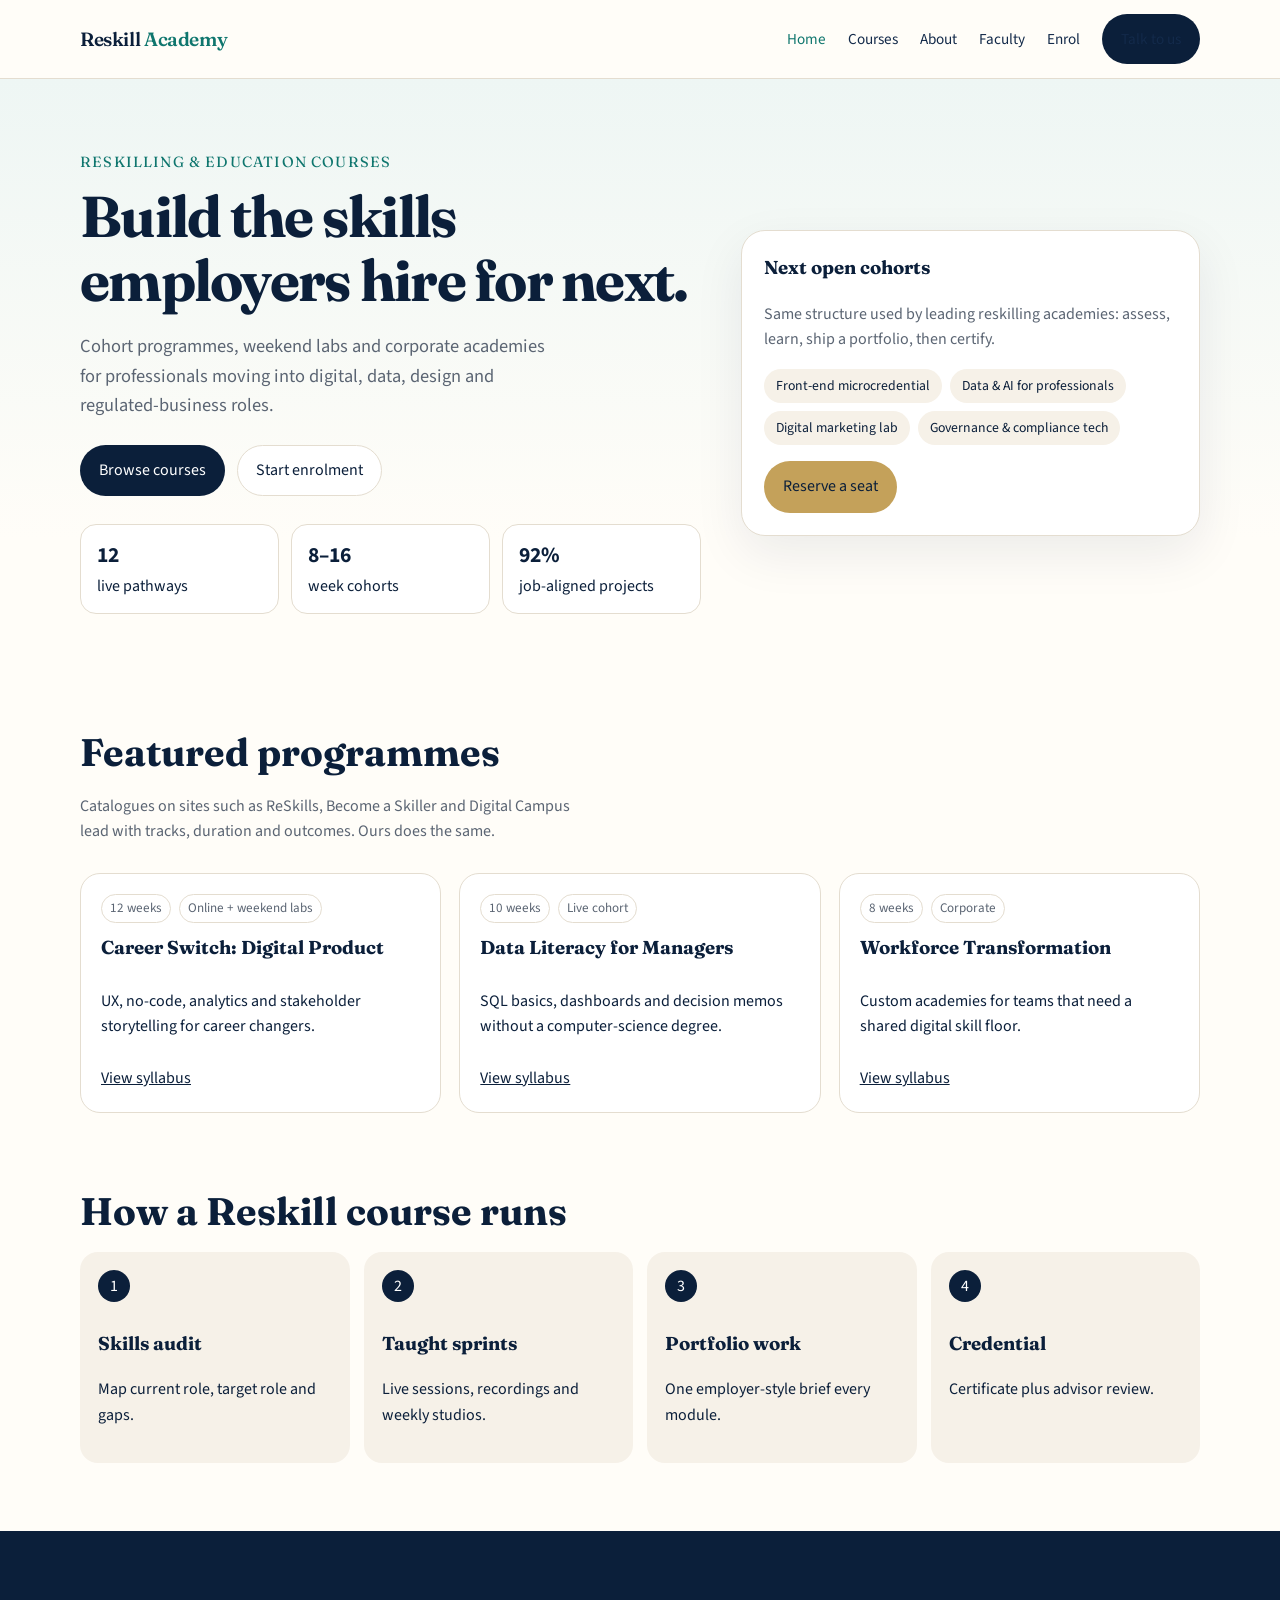
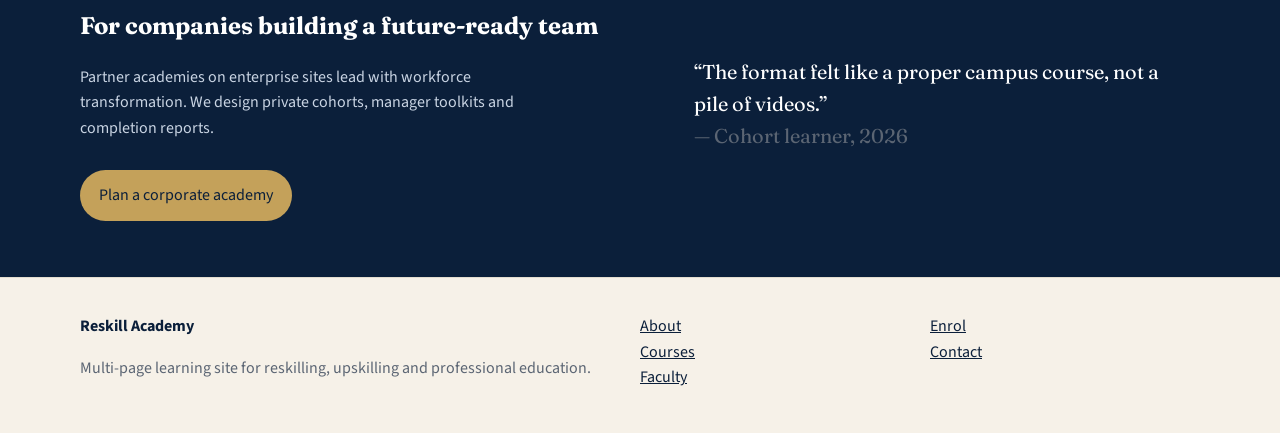
==== commit ff593f60: "Redesign multi-page Reskill Academy for education courses" ====
--- a/index.html
+++ b/index.html
@@ -1 +1,80 @@
-<!doctype html><html lang="en"><head><meta charset="utf-8"><meta name="viewport" content="width=device-width,initial-scale=1"><title>Instant Professionals | Tax, Compliance & Business Advisory</title><meta name="description" content="Instant Professionals provides tax, corporate compliance, trademark, registration and business advisory services across India."><link rel="canonical" href="https://reskills.in/"><link rel="stylesheet" href="assets/css/site.css"></head><body><header class="site-header"><div class="wrap nav"><a class="brand" href="index.html">Instant Professionals</a><nav><a class="active" href="index.html">Home</a><a href="about.html">About</a><a href="services.html">Services</a><a href="team.html">Team</a><a href="contact.html">Contact</a></nav></div></header><main><section class="home-hero"><div class="wrap hero-grid"><div><span class="eyebrow">Tax • Compliance • IPR • Advisory</span><h1>Professional support that keeps your business moving.</h1><p>Instant Professionals brings tax, corporate compliance, registrations, intellectual property and business documentation together through one coordinated professional team.</p><div class="hero-actions"><a class="button" href="contact.html">Discuss your requirement</a><a class="button alt" href="services.html">Explore services</a></div></div><aside class="hero-card"><h2>Built for founders, MSMEs and growing businesses.</h2><p>Clear scope, practical advice and accountable execution across recurring compliance and one-time professional assignments.</p><div class="mini-grid"><div><strong>2018</strong><span>Established</span></div><div><strong>1100+</strong><span>Clients served</span></div><div><strong>Pan-India</strong><span>Service coverage</span></div><div><strong>One team</strong><span>Multi-disciplinary support</span></div></div></aside></div></section><section><div class="wrap"><span class="eyebrow">Core services</span><h2>Everything needed to stay compliant and move forward.</h2><div class="cards" style="margin-top:34px"><article class="card"><h3>Tax & Returns</h3><p>Income-tax, GST, TDS, payroll and recurring filing support for individuals and businesses.</p></article><article class="card"><h3>Corporate Compliance</h3><p>Company and LLP filings, director and capital changes, governance actions and statutory documentation.</p></article><article class="card"><h3>Trademark & IPR</h3><p>Applications, objections, renewals, assignments, copyright and brand protection support.</p></article></div></div></section><section class="soft"><div class="wrap two-col"><div><span class="eyebrow">Why Instant Professionals</span><h2>Professional expertise without fragmented coordination.</h2><p>Our work is managed through a single point of responsibility while drawing on the right tax, corporate, finance and legal expertise for each requirement.</p><a class="button" href="about.html">Know our approach</a></div><aside class="panel"><h3>Our delivery principles</h3><ul class="check-list"><li>Defined scope and clear next steps</li><li>Practical guidance tailored to the business</li><li>Transparent documentation requirements</li><li>Responsive compliance coordination</li><li>Outcome-focused professional support</li></ul></aside></div></section><section><div class="wrap cta"><div><span class="eyebrow">Start here</span><h2>Tell us what needs to be completed.</h2><p>Share your current position and desired outcome. We will map the filings, registrations and documents required.</p></div><a class="button" href="contact.html">Request consultation</a></div></section></main><footer><div class="wrap footer"><span>© Instant Professionals</span><span>Staging deployment on reskills.in</span></div></footer></body></html>+<!DOCTYPE html>
+<html lang="en">
+<head>
+<meta charset="UTF-8">
+<meta name="viewport" content="width=device-width, initial-scale=1.0">
+<title>Reskill Academy | Career-ready courses</title>
+<link rel="preconnect" href="https://fonts.googleapis.com">
+<link href="https://fonts.googleapis.com/css2?family=Fraunces:opsz,wght@9..144,500;9..144,650&family=Source+Sans+3:wght@400;600;700&display=swap" rel="stylesheet">
+<link rel="stylesheet" href="style.css">
+</head>
+<body data-page="home">
+<header class="site-header"><div class="wrap header-inner">
+<a class="logo" href="index.html">Reskill <span>Academy</span></a>
+<button class="menu-btn" aria-label="Menu">☰</button>
+<nav class="nav">
+<a href="index.html" data-page="home">Home</a>
+<a href="services.html" data-page="courses">Courses</a>
+<a href="about.html" data-page="about">About</a>
+<a href="team.html" data-page="team">Faculty</a>
+<a href="todo.html" data-page="enrol">Enrol</a>
+<a class="btn btn-primary" href="contact.html" data-page="contact">Talk to us</a>
+</nav></div></header>
+<section class="hero"><div class="wrap hero-grid">
+<div>
+<p class="eyebrow">Reskilling &amp; education courses</p>
+<h1>Build the skills employers hire for next.</h1>
+<p class="lead">Cohort programmes, weekend labs and corporate academies for professionals moving into digital, data, design and regulated-business roles.</p>
+<div class="hero-actions">
+<a class="btn btn-primary" href="services.html">Browse courses</a>
+<a class="btn btn-ghost" href="todo.html">Start enrolment</a>
+</div>
+<div class="stats">
+<div class="stat"><b>12</b> live pathways</div>
+<div class="stat"><b>8–16</b> week cohorts</div>
+<div class="stat"><b>92%</b> job-aligned projects</div>
+</div>
+</div>
+<aside class="panel">
+<h3>Next open cohorts</h3>
+<p class="muted">Same structure used by leading reskilling academies: assess, learn, ship a portfolio, then certify.</p>
+<div class="chip-row">
+<span class="chip">Front-end microcredential</span>
+<span class="chip">Data &amp; AI for professionals</span>
+<span class="chip">Digital marketing lab</span>
+<span class="chip">Governance &amp; compliance tech</span>
+</div>
+<a class="btn btn-gold" href="contact.html">Reserve a seat</a>
+</aside>
+</div></section>
+<section class="section"><div class="wrap">
+<h2>Featured programmes</h2>
+<p class="sub">Catalogues on sites such as ReSkills, Become a Skiller and Digital Campus lead with tracks, duration and outcomes. Ours does the same.</p>
+<div class="cards">
+<article class="card"><div class="meta"><span class="tag">12 weeks</span><span class="tag">Online + weekend labs</span></div><h3>Career Switch: Digital Product</h3><p>UX, no-code, analytics and stakeholder storytelling for career changers.</p><a href="services.html">View syllabus</a></article>
+<article class="card"><div class="meta"><span class="tag">10 weeks</span><span class="tag">Live cohort</span></div><h3>Data Literacy for Managers</h3><p>SQL basics, dashboards and decision memos without a computer-science degree.</p><a href="services.html">View syllabus</a></article>
+<article class="card"><div class="meta"><span class="tag">8 weeks</span><span class="tag">Corporate</span></div><h3>Workforce Transformation</h3><p>Custom academies for teams that need a shared digital skill floor.</p><a href="services.html">View syllabus</a></article>
+</div></div></section>
+<section class="section" style="padding-top:0"><div class="wrap">
+<h2>How a Reskill course runs</h2>
+<div class="steps">
+<div class="step"><span>1</span><h3>Skills audit</h3><p>Map current role, target role and gaps.</p></div>
+<div class="step"><span>2</span><h3>Taught sprints</h3><p>Live sessions, recordings and weekly studios.</p></div>
+<div class="step"><span>3</span><h3>Portfolio work</h3><p>One employer-style brief every module.</p></div>
+<div class="step"><span>4</span><h3>Credential</h3><p>Certificate plus advisor review.</p></div>
+</div></div></section>
+<section class="band"><div class="wrap split">
+<div>
+<h2>For companies building a future-ready team</h2>
+<p class="sub">Partner academies on enterprise sites lead with workforce transformation. We design private cohorts, manager toolkits and completion reports.</p>
+<a class="btn btn-gold" href="contact.html">Plan a corporate academy</a>
+</div>
+<blockquote class="quote">“The format felt like a proper campus course, not a pile of videos.”<br><span class="muted">— Cohort learner, 2026</span></blockquote>
+</div></section>
+<footer class="site-footer"><div class="wrap foot-grid">
+<div><strong>Reskill Academy</strong><p class="muted">Multi-page learning site for reskilling, upskilling and professional education.</p></div>
+<div><a href="about.html">About</a><br><a href="services.html">Courses</a><br><a href="team.html">Faculty</a></div>
+<div><a href="todo.html">Enrol</a><br><a href="contact.html">Contact</a></div>
+</div></footer>
+<script src="script.js"></script>
+</body></html>
--- a/style.css
+++ b/style.css
@@ -0,0 +1 @@
+:root{--ink:#0b1f3a;--ink-2:#132a4a;--teal:#0f766e;--teal-2:#14b8a6;--cream:#f6f1e8;--paper:#fffdf8;--line:#e4ddd0;--muted:#5b6573;--gold:#c4a15a;--shadow:0 18px 50px rgba(11,31,58,.08)}*{box-sizing:border-box}html{scroll-behavior:smooth}body{margin:0;font-family:"Source Sans 3",sans-serif;color:var(--ink);background:var(--paper);line-height:1.6}img{max-width:100%;display:block}a{color:inherit}h1,h2,h3,.logo,.eyebrow{font-family:"Fraunces",serif}.wrap{width:min(1120px,92%);margin-inline:auto}.site-header{position:sticky;top:0;z-index:20;background:rgba(255,253,248,.92);backdrop-filter:blur(12px);border-bottom:1px solid var(--line)}.header-inner{display:flex;align-items:center;justify-content:space-between;padding:14px 0}.logo{font-weight:600;font-size:1.2rem;text-decoration:none;letter-spacing:-.02em}.logo span{color:var(--teal)}.nav{display:flex;gap:22px;align-items:center}.nav a{text-decoration:none;font-size:.95rem;color:var(--ink-2)}.nav a.active,.nav a:hover{color:var(--teal)}.btn{display:inline-flex;align-items:center;justify-content:center;gap:8px;padding:12px 18px;border-radius:999px;text-decoration:none;border:1px solid transparent;font-weight:600;cursor:pointer;font:inherit}.btn-primary{background:var(--ink);color:#fff}.btn-primary:hover{background:#16345c}.btn-ghost{border-color:var(--line);background:#fff}.btn-gold{background:var(--gold);color:var(--ink)}.menu-btn{display:none;background:none;border:0;font-size:1.4rem}.hero{padding:72px 0 40px;background:linear-gradient(180deg,#eef6f4 0%,var(--paper) 80%)}.hero-grid{display:grid;grid-template-columns:1.15fr .85fr;gap:40px;align-items:center}.eyebrow{color:var(--teal);font-size:.92rem;letter-spacing:.08em;text-transform:uppercase;margin:0 0 10px}.hero h1{font-size:clamp(2.1rem,5vw,3.6rem);line-height:1.12;margin:0 0 16px;letter-spacing:-.03em}.lead{font-size:1.15rem;color:var(--muted);max-width:54ch}.hero-actions{display:flex;gap:12px;flex-wrap:wrap;margin:24px 0}.stats{display:grid;grid-template-columns:repeat(3,1fr);gap:12px;margin-top:28px}.stat{background:#fff;border:1px solid var(--line);padding:14px 16px;border-radius:16px}.stat b{display:block;font-size:1.35rem}.panel{background:#fff;border:1px solid var(--line);border-radius:24px;padding:22px;box-shadow:var(--shadow)}.panel h3{margin-top:0}.chip-row{display:flex;flex-wrap:wrap;gap:8px;margin:16px 0}.chip{background:var(--cream);border-radius:999px;padding:6px 12px;font-size:.86rem}.section{padding:68px 0}.section h2{font-size:clamp(1.7rem,3vw,2.4rem);margin:0 0 10px}.sub{color:var(--muted);max-width:62ch;margin:0 0 28px}.cards{display:grid;grid-template-columns:repeat(3,1fr);gap:18px}.card{background:#fff;border:1px solid var(--line);border-radius:20px;padding:20px;display:flex;flex-direction:column;gap:10px}.card h3{margin:0}.meta{display:flex;gap:8px;flex-wrap:wrap;font-size:.82rem;color:var(--muted)}.tag{border:1px solid var(--line);border-radius:999px;padding:3px 8px}.steps{display:grid;grid-template-columns:repeat(4,1fr);gap:14px}.step{background:var(--cream);border-radius:18px;padding:18px}.step span{display:inline-block;width:32px;height:32px;border-radius:50%;background:var(--ink);color:#fff;text-align:center;line-height:32px;margin-bottom:8px}.split{display:grid;grid-template-columns:1fr 1fr;gap:28px;align-items:center}.quote{font-size:1.25rem;font-family:"Fraunces",serif}.band{background:var(--ink);color:#fff;padding:56px 0}.band .sub{color:#c9d4e3}.filters{display:flex;flex-wrap:wrap;gap:8px;margin-bottom:22px}.filters button{border:1px solid var(--line);background:#fff;border-radius:999px;padding:8px 14px;cursor:pointer}.filters button.on{background:var(--ink);color:#fff}.form{display:grid;gap:12px}.form input,.form select,.form textarea{width:100%;padding:12px 14px;border:1px solid var(--line);border-radius:12px;font:inherit;background:#fff}.site-footer{border-top:1px solid var(--line);padding:36px 0;background:var(--cream)}.foot-grid{display:grid;grid-template-columns:2fr 1fr 1fr;gap:20px}.muted{color:var(--muted)}.hidden{display:none!important}@media(max-width:860px){.menu-btn{display:block}.nav{display:none;position:absolute;inset:62px 4% auto;background:#fff;border:1px solid var(--line);border-radius:16px;flex-direction:column;padding:16px;align-items:flex-start}.nav.open{display:flex}.hero-grid,.cards,.steps,.split,.foot-grid{grid-template-columns:1fr}.stats{grid-template-columns:1fr}}
